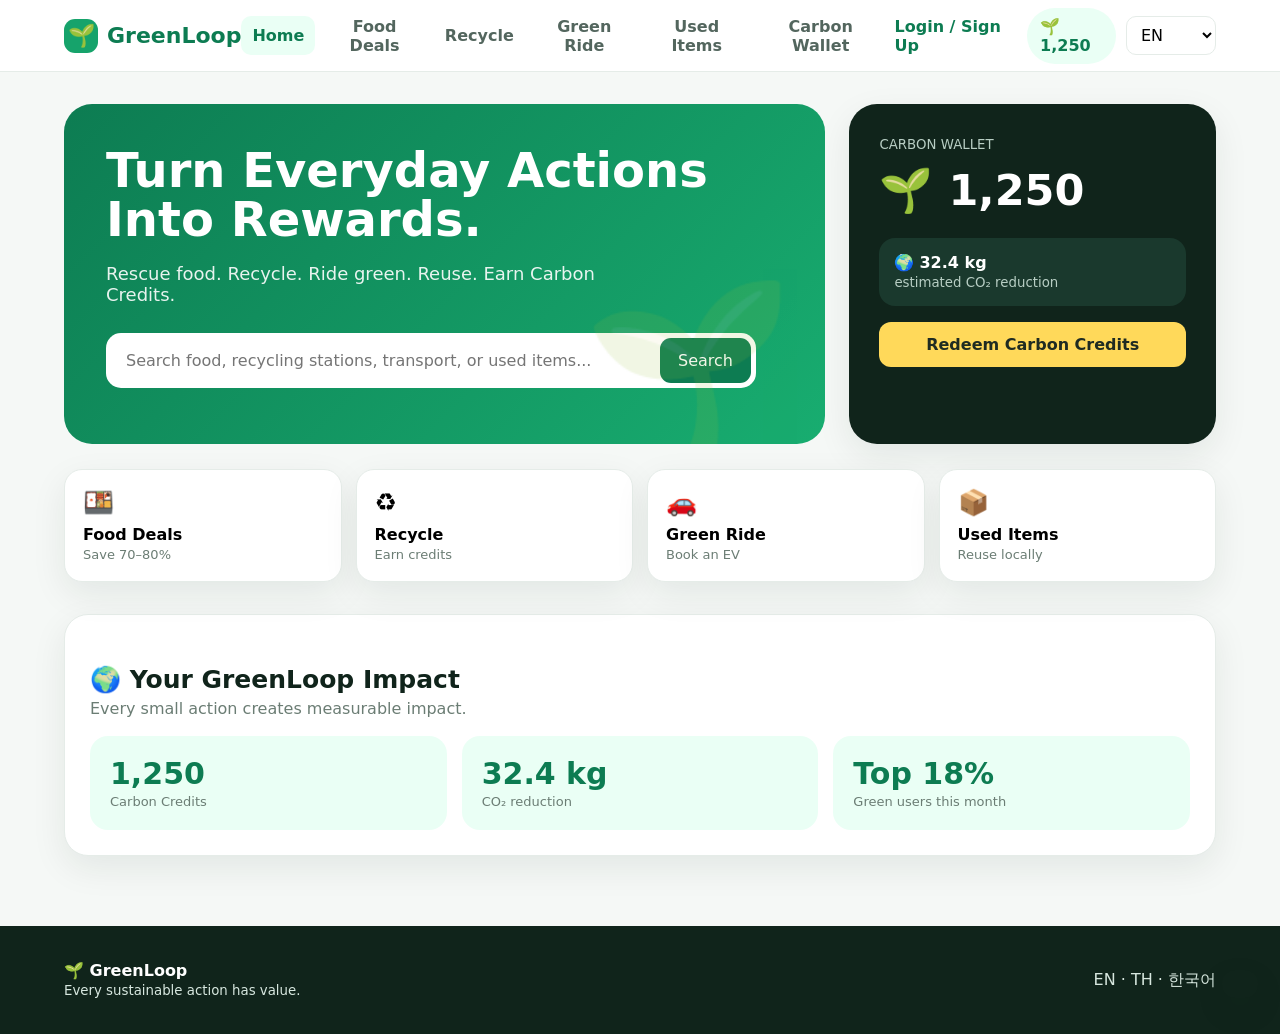
==== Index.html @ 543862d4 "Wire up Google login with real client ID and logged-in UI state Connects the login modal to the back" ====
<!DOCTYPE html>
<html lang="en">
<head>
    <meta charset="UTF-8">
    <meta name="viewport" content="width=device-width, initial-scale=1.0">
    <title>GreenLoop — Sustainable Local Marketplace</title>
    <link rel="stylesheet" href="style.css">
</head>

<body>

<!-- =========================================================
     NAV
========================================================= -->

<nav class="nav">

    <div class="logo">
        <span>🌱</span>
        GreenLoop
    </div>

    <div class="navlinks">

        <button class="active"
                data-page="home"
                onclick="showPage('home',this)">
            Home
        </button>

        <button data-page="food"
                onclick="showPage('food',this)">
            Food Deals
        </button>

        <button data-page="recycle"
                onclick="showPage('recycle',this)">
            Recycle
        </button>

        <button data-page="transport"
                onclick="showPage('transport',this)">
            Green Ride
        </button>

        <button data-page="used"
                onclick="showPage('used',this)">
            Used Items
        </button>

        <button data-page="wallet"
                onclick="showPage('wallet',this)">
            Carbon Wallet
        </button>

    </div>

    <div class="actions">
        <div
            href="#"
            id="googleLoginLink"
            data-i18n="login"
            onclick="triggerGoogleLogin(event)"
            style="cursor: pointer; font-weight: 850; color: var(--green2); text-decoration: none; padding: 0 10px;">
            Login / Sign Up
        </div>
        <div id="userInfo" style="display: none; align-items: center; gap: 10px; padding: 0 10px;">
            <span id="userName" style="font-weight: 850; color: var(--green2);"></span>
            <button onclick="logout()" style="cursor: pointer; border: none; background: none; font-weight: 850; color: var(--muted); padding: 0;">
                Logout
            </button>
        </div>
        <div class="credits">
            🌱 <span id="navCredits">1,250</span>
        </div>

        <select class="lang"
                id="language"
                onchange="setLanguage(this.value)">
            <option value="en">EN</option>
            <option value="th">TH</option>
            <option value="ko">한국어</option>
        </select>

    </div>

</nav>


<!-- =========================================================
     HOME
========================================================= -->

<main id="page-home" class="page active">

<div class="container">

<section class="hero">

    <div class="heroMain">

        <h1>
            Turn Everyday Actions Into Rewards.
        </h1>

        <p>
            Rescue food. Recycle. Ride green.
            Reuse. Earn Carbon Credits.
        </p>

        <div class="search">

            <input id="searchInput"
                   placeholder="Search food, recycling stations, transport, or used items...">

            <button onclick="search()">
                Search
            </button>

        </div>

    </div>


    <div class="wallet">

        <small>
            CARBON WALLET
        </small>

        <div class="big">
            🌱 <span id="balance">1,250</span>
        </div>

        <div class="impact">

            🌍 <b>32.4 kg</b>

            <br>

            <small>
                estimated CO₂ reduction
            </small>

        </div>

        <button class="redeem"
                onclick="showPage('wallet')">
            Redeem Carbon Credits
        </button>

    </div>

</section>


<section class="quick">

    <button onclick="showPage('food')">
        <span>🍱</span>
        <b>Food Deals</b>
        <small class="muted">
            Save 70–80%
        </small>
    </button>

    <button onclick="showPage('recycle')">
        <span>♻️</span>
        <b>Recycle</b>
        <small class="muted">
            Earn credits
        </small>
    </button>

    <button onclick="showPage('transport')">
        <span>🚗</span>
        <b>Green Ride</b>
        <small class="muted">
            Book an EV
        </small>
    </button>

    <button onclick="showPage('used')">
        <span>📦</span>
        <b>Used Items</b>
        <small class="muted">
            Reuse locally
        </small>
    </button>

</section>


<section class="featurePanel">

    <div class="sectionHead">

        <div>
            <h2>
                🌍 Your GreenLoop Impact
            </h2>

            <p>
                Every small action creates measurable impact.
            </p>
        </div>

    </div>


    <div class="featureStats">

        <div class="statBox">
            <strong>1,250</strong>
            <span>Carbon Credits</span>
        </div>

        <div class="statBox">
            <strong>32.4 kg</strong>
            <span>CO₂ reduction</span>
        </div>

        <div class="statBox">
            <strong>Top 18%</strong>
            <span>Green users this month</span>
        </div>

    </div>

</section>

</div>
</main>


<!-- =========================================================
     FOOD PAGE
========================================================= -->

<section id="page-food" class="page">

<div class="container">

<div class="pageHeader foodHeader">

    <div>

        <h1>
            🍱 GreenLoop Food
        </h1>

        <p>
            Rescue great food before it becomes waste.
            Save 70–80% and earn Carbon Credits.
        </p>

    </div>

    <button class="foodCartButton"
            onclick="openCart()">

        🛒 Cart
        <span id="cartCount">0</span>

    </button>

</div>


<div class="foodToolbar">

    <button class="foodCategory active">
        🔥 Near Me
    </button>

    <button class="foodCategory">
        🍕 Meals
    </button>

    <button class="foodCategory">
        ☕ Drinks
    </button>

    <button class="foodCategory">
        🥐 Bakery
    </button>

    <button class="foodCategory">
        🥗 Healthy
    </button>

    <button class="foodCategory">
        ♻️ Rescue Food
    </button>

</div>


<div class="foodBanner">

    <div>

        <span>
            🔥 TODAY'S GREEN DEAL
        </span>

        <h2>
            Up to 80% OFF
        </h2>

        <p>
            Save money and help prevent food waste.
        </p>

    </div>

    <div class="foodBannerIcon">
        🍱
    </div>

</div>


<div class="sectionHead">

    <div>

        <h2>
            Restaurants near you
        </h2>

        <p>
            Available for sustainable food rescue delivery
        </p>

    </div>

    <button class="viewall"
            onclick="toast('Showing all restaurants')">
        View all →
    </button>

</div>


<div class="restaurantGrid">


<!-- RESTAURANT 1 -->

<article class="restaurantCard">

    <div class="restaurantImage bakeryImage">

        🥐

        <span class="restaurantDiscount">
            75% OFF
        </span>

        <span class="restaurantOpen">
            OPEN
        </span>

    </div>

    <div class="restaurantBody">

        <div class="restaurantTop">

            <div>

                <h3>
                    Morning Bake
                </h3>

                <div class="restaurantMeta">
                    ⭐ 4.8 · Bakery · 0.8 km
                </div>

            </div>

            <div class="restaurantEco">
                🌱 +15
            </div>

        </div>

        <p class="restaurantDescription">
            End-of-day bakery boxes with fresh pastries.
        </p>

        <div class="restaurantDelivery">

            <span>
                🚴 15–25 min
            </span>

            <span>
                ฿10 delivery
            </span>

        </div>

        <button class="restaurantButton"
                onclick="openRestaurant('bakery')">
            View menu
        </button>

    </div>

</article>


<!-- RESTAURANT 2 -->

<article class="restaurantCard">

    <div class="restaurantImage sushiImage">

        🍣

        <span class="restaurantDiscount">
            70% OFF
        </span>

        <span class="restaurantOpen">
            OPEN
        </span>

    </div>

    <div class="restaurantBody">

        <div class="restaurantTop">

            <div>

                <h3>
                    Sakana House
                </h3>

                <div class="restaurantMeta">
                    ⭐ 4.7 · Japanese · 1.2 km
                </div>

            </div>

            <div class="restaurantEco">
                🌱 +20
            </div>

        </div>

        <p class="restaurantDescription">
            Fresh sushi sets available before closing.
        </p>

        <div class="restaurantDelivery">

            <span>
                🚴 20–30 min
            </span>

            <span>
                ฿15 delivery
            </span>

        </div>

        <button class="restaurantButton"
                onclick="openRestaurant('sushi')">
            View menu
        </button>

    </div>

</article>


<!-- RESTAURANT 3 -->

<article class="restaurantCard">

    <div class="restaurantImage pizzaImage">

        🍕

        <span class="restaurantDiscount">
            75% OFF
        </span>

        <span class="restaurantOpen">
            OPEN
        </span>

    </div>

    <div class="restaurantBody">

        <div class="restaurantTop">

            <div>

                <h3>
                    Green Slice
                </h3>

                <div class="restaurantMeta">
                    ⭐ 4.9 · Pizza · 1.8 km
                </div>

            </div>

            <div class="restaurantEco">
                🌱 +20
            </div>

        </div>

        <p class="restaurantDescription">
            End-of-day pizzas at heavily reduced prices.
        </p>

        <div class="restaurantDelivery">

            <span>
                🚴 18–28 min
            </span>

            <span>
                FREE delivery
            </span>

        </div>

        <button class="restaurantButton"
                onclick="openRestaurant('pizza')">
            View menu
        </button>

    </div>

</article>


<!-- RESTAURANT 4 -->

<article class="restaurantCard">

    <div class="restaurantImage saladImage">

        🥗

        <span class="restaurantDiscount">
            70% OFF
        </span>

        <span class="restaurantOpen">
            OPEN
        </span>

    </div>

    <div class="restaurantBody">

        <div class="restaurantTop">

            <div>

                <h3>
                    Fresh Corner
                </h3>

                <div class="restaurantMeta">
                    ⭐ 4.6 · Healthy · 2.1 km
                </div>

            </div>

            <div class="restaurantEco">
                🌱 +15
            </div>

        </div>

        <p class="restaurantDescription">
            Healthy salad boxes rescued before closing.
        </p>

        <div class="restaurantDelivery">

            <span>
                🚴 20–35 min
            </span>

            <span>
                ฿12 delivery
            </span>

        </div>

        <button class="restaurantButton"
                onclick="openRestaurant('salad')">
            View menu
        </button>

    </div>

</article>

</div>


<div class="greenFoodRewards">

    <div class="greenFoodIcon">
        🌱
    </div>

    <div>

        <strong>
            Every rescue order earns Carbon Credits
        </strong>

        <p>
            Reduce food waste and earn +10 to +25 credits.
        </p>

    </div>

</div>

</div>

</section>


<!-- =========================================================
     RECYCLE
========================================================= -->

<section id="page-recycle" class="page">

<div class="container">

<div class="pageHeader">

    <h1>
        ♻️ Recycling Stations
    </h1>

    <p>
        Recycle verified materials and earn Carbon Credits.
    </p>

</div>


<div class="recycleBanner">

    <div class="recycleInfo">

        <strong>
            +20
        </strong>

        <span>
            Average credits per recycling action
        </span>

    </div>

    <div class="earnBadge">

        <h3>
            🌱 Green Challenge
        </h3>

        <p>
            Recycle 3 times this week
            and earn an extra 100 credits.
        </p>

        <button class="primary"
                onclick="earn(100,'Weekly recycling challenge')">
            Complete Challenge +100
        </button>

    </div>

</div>


<div class="grid">

    <article class="card">

        <div class="pic">
            ♻️
        </div>

        <div class="cardbody">

            <h3>
                Green Hub Nimman
            </h3>

            <div class="muted">
                0.9 km · Open until 20:00
            </div>

            <div class="row">

                <b>
                    Plastic · Glass · Paper
                </b>

                <button class="secondary"
                        onclick="earn(20,'Recycling at Green Hub')">
                    +20
                </button>

            </div>

        </div>

    </article>


    <article class="card">

        <div class="pic">
            🔋
        </div>

        <div class="cardbody">

            <h3>
                Eco Drop Station
            </h3>

            <div class="muted">
                1.7 km · Open until 18:00
            </div>

            <div class="row">

                <b>
                    Battery · E-waste
                </b>

                <button class="secondary"
                        onclick="earn(30,'E-waste recycling')">
                    +30
                </button>

            </div>

        </div>

    </article>


    <article class="card">

        <div class="pic">
            🧴
        </div>

        <div class="cardbody">

            <h3>
                Zero Waste Point
            </h3>

            <div class="muted">
                2.4 km · Open until 21:00
            </div>

            <div class="row">

                <b>
                    Plastic · Metal
                </b>

                <button class="secondary"
                        onclick="earn(20,'Recycling at Zero Waste Point')">
                    +20
                </button>

            </div>

        </div>

    </article>


    <article class="card">

        <div class="pic">
            🌱
        </div>

        <div class="cardbody">

            <h3>
                Community Green Point
            </h3>

            <div class="muted">
                3.1 km · Open until 19:00
            </div>

            <div class="row">

                <b>
                    All recyclables
                </b>

                <button class="secondary"
                        onclick="earn(25,'Community recycling')">
                    +25
                </button>

            </div>

        </div>

    </article>

</div>

</div>

</section>


<!-- =========================================================
     GREEN RIDE
========================================================= -->

<section id="page-transport" class="page">

<div class="container">

<div class="pageHeader">

    <h1>
        🚗 Green Ride
    </h1>

    <p>
        Book an EV and track your driver live.
    </p>

</div>


<div class="rideApp">

<div class="rideMap" id="rideMap">

    <div class="mapRoad r1"></div>
    <div class="mapRoad r2"></div>

    <div class="userLocation">
        <div class="userPulse"></div>
        👤
    </div>

    <div class="evMarker" id="evMarker">

        🚗

        <span class="driverArrow">
            ▲
        </span>

    </div>

    <div class="mapDestination">
        📍
    </div>

    <div class="mapETA">

        <strong id="eta">
            5 min
        </strong>

        <span>
            Driver arriving
        </span>

    </div>

    <div class="mapControls">

        <button onclick="centerMap()">◎</button>
        <button onclick="zoomMap()">+</button>
        <button onclick="zoomOutMap()">−</button>

    </div>

</div>


<div class="ridePanel">

    <div class="driverStatus"
         id="driverStatus">

        <span class="statusDot"></span>

        Ready to find nearby EV

    </div>


    <h3>
        Where are you going?
    </h3>


    <div class="locationInput">

        <span>🟢</span>

        <input id="pickup"
               value="Your current location"
               placeholder="Pickup location">

    </div>


    <div class="locationLine"></div>


    <div class="locationInput">

        <span>🔴</span>

        <input id="destination"
               value="Chiang Mai University"
               placeholder="Enter destination">

    </div>


    <h3 class="rideTitle">
        Choose your EV
    </h3>


    <div class="vehicleOptions">

        <button class="vehicle active"
                onclick="selectVehicle(this,'EV Car',79,5)">

            <span class="vehicleIcon">
                🚗
            </span>

            <span>

                <b>
                    EV Car
                </b>

                <small>
                    4 seats · 5 min
                </small>

            </span>

            <strong>
                ฿79
            </strong>

        </button>


        <button class="vehicle"
                onclick="selectVehicle(this,'EV Taxi',59,3)">

            <span class="vehicleIcon">
                🚕
            </span>

            <span>

                <b>
                    EV Taxi
                </b>

                <small>
                    4 seats · 3 min
                </small>

            </span>

            <strong>
                ฿59
            </strong>

        </button>


        <button class="vehicle"
                onclick="selectVehicle(this,'EV Bike',39,2)">

            <span class="vehicleIcon">
                🛵
            </span>

            <span>

                <b>
                    EV Bike
                </b>

                <small>
                    1 seat · 2 min
                </small>

            </span>

            <strong>
                ฿39
            </strong>

        </button>

    </div>


    <div class="rideInfo">

        <div>

            <small>
                Estimated fare
            </small>

            <strong id="ridePrice">
                ฿79
            </strong>

        </div>

        <div>

            <small>
                CO₂ saved
            </small>

            <strong>
                ~1.8 kg
            </strong>

        </div>

    </div>


    <button class="callRide"
            id="callRideButton"
            onclick="callEV()">

        🚗 Call EV

    </button>


    <div class="driverCard">

        <div class="driverAvatar">
            👨🏻‍✈️
        </div>

        <div class="driverInfo">

            <b>
                Alex · EV Driver
            </b>

            <span>
                ⭐ 4.9 · Green Driver
            </span>

            <small>
                BYD Dolphin · EV-2048
            </small>

        </div>

        <div class="driverActions">

            <button onclick="toast('Calling driver...')">
                📞
            </button>

            <button onclick="toast('Opening driver chat...')">
                💬
            </button>

        </div>

    </div>

</div>

</div>

</div>

</section>


<!-- =========================================================
     USED MARKETPLACE
========================================================= -->

<section id="page-used" class="page">

<div class="container">

<div class="pageHeader">

    <h1>
        📦 Used Marketplace
    </h1>

    <p>
        Give products a second life in your community.
    </p>

</div>


<div class="marketToolbar">

    <input id="marketSearch"
           placeholder="Search used items...">

    <button class="primary"
            onclick="marketSearch()">
        Search
    </button>

</div>


<div class="grid">


<article class="card">

    <div class="pic">
        🎧
    </div>

    <div class="cardbody">

        <h3>
            Wireless Headphones
        </h3>

        <div class="muted">
            Good condition · 0.7 km
        </div>

        <div class="price">
            <strong>฿450</strong>
        </div>

        <div class="row">

            <small class="muted">
                Reuse impact +15
            </small>

            <button class="primary"
                    onclick="toast('Seller contact opened')">
                Contact
            </button>

        </div>

    </div>

</article>


<article class="card">

    <div class="pic">
        🪑
    </div>

    <div class="cardbody">

        <h3>
            Wooden Study Chair
        </h3>

        <div class="muted">
            Like new · 1.4 km
        </div>

        <div class="price">
            <strong>฿600</strong>
        </div>

        <div class="row">

            <small class="muted">
                Reuse impact +20
            </small>

            <button class="primary"
                    onclick="toast('Seller contact opened')">
                Contact
            </button>

        </div>

    </div>

</article>


<article class="card">

    <div class="pic">
        📚
    </div>

    <div class="cardbody">

        <h3>
            University Textbook Set
        </h3>

        <div class="muted">
            Used · 1.9 km
        </div>

        <div class="price">
            <strong>฿250</strong>
        </div>

        <div class="row">

            <small class="muted">
                Reuse impact +15
            </small>

            <button class="primary"
                    onclick="toast('Seller contact opened')">
                Contact
            </button>

        </div>

    </div>

</article>


<article class="card">

    <div class="pic">
        🎒
    </div>

    <div class="cardbody">

        <h3>
            Travel Backpack
        </h3>

        <div class="muted">
            Excellent · 2.2 km
        </div>

        <div class="price">
            <strong>฿390</strong>
        </div>

        <div class="row">

            <small class="muted">
                Reuse impact +15
            </small>

            <button class="primary"
                    onclick="toast('Seller contact opened')">
                Contact
            </button>

        </div>

    </div>

</article>

</div>

</div>

</section>


<!-- =========================================================
     WALLET
========================================================= -->

<section id="page-wallet" class="page">

<div class="container">

<div class="pageHeader">

    <h1>
        🌱 Carbon Wallet
    </h1>

    <p>
        Turn your sustainable actions into rewards.
    </p>

</div>


<div class="walletPage">


<div class="bigWallet">

    <small>
        AVAILABLE CARBON CREDITS
    </small>

    <div class="number">

        🌱 <span id="walletBalance">
            1,250
        </span>

    </div>

    <div>
        Green Score: <b>82 / 100</b>
    </div>

    <div class="walletProgress">
        <div></div>
    </div>

    <p>
        You're currently in the top 18%
        of green users this month.
    </p>

</div>


<div class="rewardPanel">

    <h2>
        🎁 Redeem Rewards
    </h2>

    <p class="muted">
        Use Carbon Credits for sustainable rewards.
    </p>


    <div class="reward">

        <span>
            ฿50 Food Discount
        </span>

        <b>
            500
        </b>

        <button class="primary"
                onclick="redeem(500,'฿50 food discount')">
            Redeem
        </button>

    </div>


    <div class="reward">

        <span>
            🚲 Free Green Ride
        </span>

        <b>
            800
        </b>

        <button class="primary"
                onclick="redeem(800,'Free green ride')">
            Redeem
        </button>

    </div>


    <div class="reward">

        <span>
            🍱 ฿100 Food Voucher
        </span>

        <b>
            1,000
        </b>

        <button class="primary"
                onclick="redeem(1000,'฿100 food voucher')">
            Redeem
        </button>

    </div>

</div>

</div>


<div class="sectionHead">

    <div>

        <h2>
            🌱 Sustainability Activity
        </h2>

        <p>
            Track your impact and rewards.
        </p>

    </div>

</div>


<div class="activity">

<div class="panel">

    <h3>
        Recent Carbon Credits
    </h3>

    <div id="activityList">

        <div class="activityItem">
            <span>♻️ Recycling plastic</span>
            <span class="plus">+20</span>
        </div>

        <div class="activityItem">
            <span>🚗 Green transportation</span>
            <span class="plus">+15</span>
        </div>

        <div class="activityItem">
            <span>🍱 Food rescue</span>
            <span class="plus">+35</span>
        </div>

        <div class="activityItem">
            <span>🎁 Food discount</span>
            <span style="color:#d45b5b">−50</span>
        </div>

    </div>

</div>


<div class="panel">

    <h3>
        🌍 Green Score
    </h3>

    <div style="
        font-size:48px;
        font-weight:900;
        color:var(--green);
        margin:15px 0;
    ">
        82
        <span style="
            font-size:18px;
            color:var(--muted);
        ">
            /100
        </span>
    </div>

    <div style="
        height:12px;
        background:#e8efeb;
        border-radius:20px;
        overflow:hidden;
    ">

        <div style="
            width:82%;
            height:100%;
            background:var(--green);
            border-radius:20px;
        "></div>

    </div>

    <p class="muted">
        You're in the top 18%
        of green users this month.
    </p>

    <button class="secondary"
            onclick="earn(100,'Weekly green challenge')">

        Complete weekly challenge +100

    </button>

</div>

</div>

</div>

</section>


<!-- =========================================================
     RESTAURANT MENU MODAL
========================================================= -->

<div class="foodModal" id="restaurantModal">

<div class="foodModalBox">

<div class="foodModalHeader">

    <div>

        <div class="foodModalRestaurantIcon"
             id="modalRestaurantIcon">
            🥐
        </div>

        <h2 id="modalRestaurantName">
            Morning Bake
        </h2>

        <p class="muted"
           id="modalRestaurantMeta">
            ⭐ 4.8 · Bakery · 0.8 km
        </p>

    </div>

    <button class="closeFoodModal"
            onclick="closeRestaurant()">
        ×
    </button>

</div>


<div class="menuList" id="menuList"></div>


<div class="restaurantNote">

    <span>🌱</span>

    <span>
        Rescue food prices are discounted
        to prevent food waste.
    </span>

</div>


<button class="checkoutButton"
        onclick="openCart()">

    View Cart ·
    <span id="modalCartTotal">
        ฿0
    </span>

</button>

</div>

</div>


<!-- =========================================================
     CART / CHECKOUT MODAL
========================================================= -->

<div class="foodModal" id="cartModal">

<div class="foodModalBox checkoutBox">

<div class="foodModalHeader">

    <div>

        <h2>
            🛒 Your Order
        </h2>

        <p class="muted">
            Review your items before checkout.
        </p>

    </div>

    <button class="closeFoodModal"
            onclick="closeCart()">
        ×
    </button>

</div>


<div id="cartItems"
     class="cartItems"></div>


<h3>
    Delivery option
</h3>


<div class="deliveryOptions">

<button class="deliveryOption active"
        onclick="selectDelivery(this,'standard',25)">

    <div>
        <b>🚴 Standard</b>
        <small>
            25–35 min
        </small>
    </div>

    <strong>฿25</strong>

</button>


<button class="deliveryOption"
        onclick="selectDelivery(this,'priority',45)">

    <div>
        <b>⚡ Priority</b>
        <small>
            15–25 min · Faster matching
        </small>
    </div>

    <strong>฿45</strong>

</button>


<button class="deliveryOption"
        onclick="selectDelivery(this,'saver',10)">

    <div>
        <b>🌱 Saver</b>
        <small>
            35–50 min · Lowest fee
        </small>
    </div>

    <strong>฿10</strong>

</button>

</div>


<h3>
    Delivery time
</h3>


<div class="timeOptions">

<button class="timeOption active"
        onclick="selectTime(this,'instant')">

    🚀

    <span>
        <b>Now</b>
        <small>
            As soon as possible
        </small>
    </span>

</button>


<button class="timeOption"
        onclick="selectTime(this,'schedule')">

    🕒

    <span>
        <b>Schedule</b>
        <small>
            Choose delivery time
        </small>
    </span>

</button>


<button class="timeOption"
        onclick="selectTime(this,'pickup')">

    🏪

    <span>
        <b>Self Pickup</b>
        <small>
            Skip delivery fee
        </small>
    </span>

</button>

</div>


<div id="scheduleArea"
     class="scheduleArea">

    <label>
        Choose delivery time
    </label>

    <select id="scheduleTime">

        <option>
            Today · 18:30
        </option>

        <option>
            Today · 19:00
        </option>

        <option>
            Today · 19:30
        </option>

        <option>
            Today · 20:00
        </option>

    </select>

</div>


<h3>
    📍 Delivery address
</h3>


<div class="addressBox">

    <div>🏠</div>

    <div>

        <b>
            My Current Location
        </b>

        <small>
            Chiang Mai University
            · Suthep, Chiang Mai
        </small>

    </div>

    <button onclick="toast('Address selector opened')">
        Change
    </button>

</div>


<h3>
    💳 Payment
</h3>


<div class="paymentOptions">

<button class="paymentOption active"
        onclick="selectPayment(this,'GreenPay')">

    <span>💚</span>

    <span>

        <b>
            GreenPay Wallet
        </b>

        <small>
            Balance ฿820
        </small>

    </span>

    <span>✓</span>

</button>


<button class="paymentOption"
        onclick="selectPayment(this,'Card')">

    <span>💳</span>

    <span>

        <b>
            Visa •••• 4242
        </b>

        <small>
            Debit / Credit Card
        </small>

    </span>

    <span></span>

</button>


<button class="paymentOption"
        onclick="selectPayment(this,'Cash')">

    <span>💵</span>

    <span>

        <b>
            Cash
        </b>

        <small>
            Pay driver on delivery
        </small>

    </span>

    <span></span>

</button>

</div>


<h3>
    🏷️ Promo
</h3>


<div class="promoBox">

    <input id="promoInput"
           placeholder="Enter promo code">

    <button onclick="applyPromo()">
        Apply
    </button>

</div>


<div id="promoMessage"
     class="promoMessage">
</div>


<div class="groupOrderBox">

    <div>

        <b>
            👥 Group Order
        </b>

        <p>
            Invite friends to add their own food.
        </p>

    </div>

    <button onclick="startGroupOrder()">
        Start
    </button>

</div>


<h3>
    📝 Note for restaurant
</h3>


<textarea
    id="orderNote"
    class="orderNote"
    placeholder="Example: No onions, less spicy..."></textarea>


<div class="priceSummary">

    <div>
        <span>Food</span>
        <strong id="checkoutSubtotal">
            ฿0
        </strong>
    </div>

    <div>
        <span>Delivery</span>
        <strong id="checkoutDelivery">
            ฿25
        </strong>
    </div>

    <div>
        <span>Discount</span>
        <strong class="discountText"
                id="checkoutDiscount">
            -฿0
        </strong>
    </div>

    <div class="totalRow">
        <b>Total</b>
        <strong id="checkoutTotal">
            ฿0
        </strong>
    </div>

</div>


<button class="placeOrderButton"
        onclick="placeFoodOrder()">

    Place Order ·
    <span id="placeOrderTotal">
        ฿0
    </span>

</button>

</div>

</div>


<!-- =========================================================
     ORDER TRACKING MODAL
========================================================= -->

<div class="foodModal"
     id="orderModal">

<div class="foodModalBox orderTrackingBox">

<button class="closeFoodModal"
        onclick="closeOrderTracking()">
    ×
</button>


<div class="orderSuccess">

    <div>✓</div>

    <h2>
        Order confirmed!
    </h2>

    <p>
        Your GreenLoop order is being prepared.
    </p>

</div>


<div class="orderMap">

    <div class="orderRoute"></div>

    <div class="restaurantPin">
        🏪
    </div>

    <div class="deliveryBike"
         id="deliveryBike">
        🛵
    </div>

    <div class="customerPin">
        📍
    </div>

</div>


<div class="trackingStatus">

<div class="trackingStep active"
     id="tracking1">

    <span>✓</span>

    <div>

        <b>
            Order confirmed
        </b>

        <small>
            Restaurant received your order
        </small>

    </div>

</div>


<div class="trackingStep"
     id="tracking2">

    <span>2</span>

    <div>

        <b>
            Preparing
        </b>

        <small>
            Restaurant is preparing your food
        </small>

    </div>

</div>


<div class="trackingStep"
     id="tracking3">

    <span>3</span>

    <div>

        <b>
            Driver picked up
        </b>

        <small>
            Your food is on the way
        </small>

    </div>

</div>


<div class="trackingStep"
     id="tracking4">

    <span>4</span>

    <div>

        <b>
            Arriving
        </b>

        <small>
            Your order is almost there
        </small>

    </div>

</div>

</div>


<div class="driverTrackingCard">

    <div class="driverTrackingAvatar">
        👨🏻‍✈️
    </div>

    <div>

        <b>
            Alex
        </b>

        <small>
            ⭐ 4.9 · Green Delivery Partner
        </small>

    </div>

    <button onclick="toast('Calling delivery partner...')">
        📞
    </button>

</div>


<button class="secondary"
        style="width:100%;margin-top:15px;"
        onclick="toast('Opening order help center')">

    Need help?

</button>

</div>

</div>


<!-- =========================================================
     TOAST
========================================================= -->

<div class="toast" id="toast"></div>


<!-- =========================================================
     FOOTER
========================================================= -->

<footer class="footer">

<div>

    <b>
        🌱 GreenLoop
    </b>

    <br>

    <small>
        Every sustainable action has value.
    </small>

</div>

<div>
    EN · TH · 한국어
</div>

</footer>

<div class="foodModal" id="loginModal">
    <div class="foodModalBox checkoutBox" style="max-width: 400px; text-align: center;">
        
        <div class="foodModalHeader" style="justify-content: center; position: relative; margin-bottom: 25px;">
            <h2 data-i18n="login" style="margin: 0; font-size: 22px;">Login / Sign Up</h2>
            <button class="closeFoodModal" onclick="closeLoginModal()" style="position: absolute; right: 0; top: -5px;">✕</button>
        </div>

        <p style="color: var(--muted); margin-bottom: 30px; font-size: 14px;">
            서비스를 이용하시려면 로그인이 필요합니다.
        </p>
        
        <div id="googleButtonContainer" style="display: flex; justify-content: center;"></div>
        
    </div>
</div>

<!-- for Google OAuth2 login -->
<script src="https://accounts.google.com/gsi/client" async defer></script>
<script src="script.js"></script>

</body>
</html>
---- style.css ----
:root{
    --green:#16a36b;
    --green2:#0d7c52;
    --mint:#eafff5;
    --ink:#10241b;
    --muted:#6b7d74;
    --bg:#f5f8f6;
    --card:#fff;
    --line:#e5ece8;
    --yellow:#ffd95a;
    --red:#ff6b6b;
    --blue:#407de8;
    --shadow:0 12px 35px rgba(16,36,27,.08);
}

*{box-sizing:border-box}

html{
    scroll-behavior:smooth;
}

body{
    margin:0;
    font-family:Inter,ui-sans-serif,system-ui,-apple-system,"Segoe UI",sans-serif;
    color:var(--ink);
    background:var(--bg);
}

button,input,select,textarea{
    font:inherit;
}

button{
    cursor:pointer;
    border:0;
}

button:disabled{
    cursor:not-allowed;
    opacity:.65;
}

/* =========================================================
   NAV
========================================================= */

.nav{
    height:72px;
    background:#fff;
    border-bottom:1px solid var(--line);
    display:flex;
    align-items:center;
    justify-content:space-between;
    padding:0 5%;
    position:sticky;
    top:0;
    z-index:100;
}

.logo{
    font-size:22px;
    font-weight:900;
    color:var(--green2);
    display:flex;
    align-items:center;
    gap:9px;
    white-space:nowrap;
}

.logo span{
    background:var(--green);
    color:#fff;
    width:34px;
    height:34px;
    border-radius:11px;
    display:grid;
    place-items:center;
}

.navlinks{
    display:flex;
    gap:7px;
    align-items:center;
}

.navlinks button{
    background:none;
    color:#53665e;
    font-weight:700;
    padding:10px 11px;
    border-radius:10px;
}

.navlinks button:hover,
.navlinks button.active{
    color:var(--green2);
    background:var(--mint);
}

.actions{
    display:flex;
    align-items:center;
    gap:10px;
}

.credits{
    background:var(--mint);
    color:var(--green2);
    padding:9px 13px;
    border-radius:999px;
    font-weight:850;
}

.lang{
    border:1px solid var(--line);
    background:#fff;
    border-radius:10px;
    padding:8px 10px;
}

/* =========================================================
   PAGE
========================================================= */

.page{
    display:none;
    min-height:calc(100vh - 72px);
    animation:fadeIn .25s ease;
}

.page.active{
    display:block;
}

@keyframes fadeIn{
    from{
        opacity:0;
        transform:translateY(8px);
    }
    to{
        opacity:1;
        transform:translateY(0);
    }
}

.container{
    max-width:1280px;
    margin:auto;
    padding:32px 5% 70px;
}

/* =========================================================
   COMMON
========================================================= */

.sectionHead{
    display:flex;
    justify-content:space-between;
    align-items:end;
    margin:25px 0 18px;
}

.sectionHead h2{
    margin:0;
    font-size:25px;
}

.sectionHead p{
    margin:5px 0 0;
    color:var(--muted);
}

.viewall{
    background:none;
    color:var(--green2);
    font-weight:850;
}

.grid{
    display:grid;
    grid-template-columns:repeat(4,1fr);
    gap:16px;
}

.card{
    background:#fff;
    border:1px solid var(--line);
    border-radius:20px;
    overflow:hidden;
    box-shadow:var(--shadow);
    transition:.2s;
}

.card:hover{
    transform:translateY(-3px);
}

.pic{
    height:160px;
    display:grid;
    place-items:center;
    font-size:65px;
    background:linear-gradient(135deg,#dff8eb,#f7fff9);
    position:relative;
}

.tag{
    position:absolute;
    left:12px;
    top:12px;
    background:#fff;
    padding:6px 9px;
    border-radius:999px;
    font-size:12px;
    font-weight:850;
    color:var(--green2);
}

.cardbody{
    padding:16px;
}

.cardbody h3{
    margin:0 0 7px;
    font-size:17px;
}

.muted{
    color:var(--muted);
    font-size:13px;
}

.price{
    margin-top:12px;
    display:flex;
    align-items:center;
    gap:8px;
}

.price strong{
    font-size:20px;
}

.old{
    text-decoration:line-through;
    color:#9ba9a3;
}

.discount{
    color:#e04d4d;
    font-size:12px;
    font-weight:800;
    background:#fff0f0;
    padding:5px 7px;
    border-radius:7px;
}

.row{
    display:flex;
    justify-content:space-between;
    align-items:center;
    gap:10px;
    margin-top:13px;
}

.primary{
    background:var(--green);
    color:#fff;
    padding:10px 13px;
    border-radius:10px;
    font-weight:800;
}

.primary:hover{
    background:var(--green2);
}

.secondary{
    background:var(--mint);
    color:var(--green2);
    padding:10px 13px;
    border-radius:10px;
    font-weight:800;
}

/* =========================================================
   PAGE HEADER
========================================================= */

.pageHeader{
    background:linear-gradient(135deg,#0d7c52,#18ad70);
    color:#fff;
    border-radius:25px;
    padding:30px;
    margin-bottom:25px;
}

.pageHeader h1{
    margin:0;
    font-size:36px;
}

.pageHeader p{
    margin:8px 0 0;
    opacity:.92;
}

/* =========================================================
   HOME
========================================================= */

.hero{
    display:grid;
    grid-template-columns:1.35fr .65fr;
    gap:24px;
    margin-bottom:25px;
}

.heroMain{
    background:linear-gradient(135deg,#0d7c52,#18ad70);
    border-radius:28px;
    padding:42px;
    color:#fff;
    min-height:340px;
    position:relative;
    overflow:hidden;
}

.heroMain::after{
    content:"🌱";
    position:absolute;
    right:30px;
    bottom:-25px;
    font-size:170px;
    opacity:.13;
}

.heroMain h1{
    font-size:48px;
    line-height:1.03;
    margin:0 0 15px;
    max-width:650px;
}

.heroMain p{
    font-size:18px;
    opacity:.9;
    max-width:560px;
}

.search{
    margin-top:28px;
    background:#fff;
    border-radius:15px;
    padding:5px;
    display:flex;
    max-width:650px;
}

.search input{
    border:0;
    outline:0;
    flex:1;
    padding:13px 15px;
    color:var(--ink);
    background:transparent;
}

.search button{
    background:var(--green2);
    color:#fff;
    padding:12px 18px;
    border-radius:11px;
}

.wallet{
    background:#10241b;
    border-radius:28px;
    padding:30px;
    color:#fff;
    box-shadow:var(--shadow);
}

.wallet small{
    color:#b8cec4;
}

.wallet .big{
    font-size:43px;
    font-weight:900;
    margin:12px 0;
}

.wallet .impact{
    background:#1a392d;
    padding:15px;
    border-radius:16px;
    margin-top:22px;
}

.redeem{
    margin-top:16px;
    width:100%;
    background:var(--yellow);
    color:#1f2b22;
    padding:13px;
    border-radius:12px;
    font-weight:850;
}

.quick{
    display:grid;
    grid-template-columns:repeat(4,1fr);
    gap:14px;
    margin-bottom:32px;
}

.quick button{
    background:#fff;
    border:1px solid var(--line);
    padding:18px;
    border-radius:18px;
    text-align:left;
    box-shadow:var(--shadow);
    transition:.2s;
}

.quick button:hover{
    transform:translateY(-3px);
}

.quick span{
    font-size:25px;
}

.quick b{
    display:block;
    margin-top:8px;
}

.featurePanel{
    background:#fff;
    border:1px solid var(--line);
    border-radius:24px;
    padding:25px;
    box-shadow:var(--shadow);
}

.featureStats{
    display:grid;
    grid-template-columns:repeat(3,1fr);
    gap:15px;
}

.statBox{
    background:var(--mint);
    border-radius:18px;
    padding:20px;
}

.statBox strong{
    display:block;
    font-size:30px;
    color:var(--green2);
}

.statBox span{
    color:var(--muted);
    font-size:13px;
}

/* =========================================================
   FOOD PAGE
========================================================= */

.foodHeader{
    display:flex;
    justify-content:space-between;
    align-items:center;
}

.foodCartButton{
    background:#10241b;
    color:#fff;
    padding:12px 17px;
    border-radius:13px;
    font-weight:850;
}

.foodCartButton span{
    background:var(--green);
    padding:3px 7px;
    border-radius:999px;
    margin-left:5px;
}

.foodToolbar{
    display:flex;
    gap:10px;
    overflow-x:auto;
    margin-bottom:20px;
    padding-bottom:3px;
}

.foodCategory{
    background:#fff;
    border:1px solid var(--line);
    color:#52655d;
    padding:10px 16px;
    border-radius:999px;
    white-space:nowrap;
    font-weight:750;
}

.foodCategory:hover,
.foodCategory.active{
    background:var(--green);
    color:#fff;
    border-color:var(--green);
}

.foodBanner{
    background:linear-gradient(135deg,#0d7c52,#18ad70);
    color:#fff;
    border-radius:23px;
    padding:25px 30px;
    display:flex;
    justify-content:space-between;
    align-items:center;
    margin-bottom:30px;
    overflow:hidden;
}

.foodBanner span{
    background:rgba(255,255,255,.15);
    padding:6px 9px;
    border-radius:999px;
    font-size:11px;
    font-weight:900;
}

.foodBanner h2{
    font-size:38px;
    margin:12px 0 4px;
}

.foodBanner p{
    margin:0;
    opacity:.9;
}

.foodBannerIcon{
    font-size:105px;
    opacity:.3;
}

.restaurantGrid{
    display:grid;
    grid-template-columns:repeat(2,1fr);
    gap:18px;
}

.restaurantCard{
    background:#fff;
    border:1px solid var(--line);
    border-radius:22px;
    overflow:hidden;
    box-shadow:var(--shadow);
    transition:.2s;
}

.restaurantCard:hover{
    transform:translateY(-3px);
}

.restaurantImage{
    height:210px;
    display:grid;
    place-items:center;
    font-size:85px;
    position:relative;
}

.bakeryImage{
    background:linear-gradient(135deg,#fff0dc,#fffaf3);
}

.sushiImage{
    background:linear-gradient(135deg,#ffe5e5,#fff8f8);
}

.pizzaImage{
    background:linear-gradient(135deg,#ffeacb,#fff8ed);
}

.saladImage{
    background:linear-gradient(135deg,#ddf8df,#f7fff7);
}

.restaurantDiscount{
    position:absolute;
    left:14px;
    top:14px;
    background:#fff;
    color:#dd4040;
    padding:7px 10px;
    border-radius:999px;
    font-size:12px;
    font-weight:900;
    box-shadow:0 3px 12px rgba(0,0,0,.08);
}

.restaurantOpen{
    position:absolute;
    right:14px;
    top:14px;
    background:#16a36b;
    color:#fff;
    padding:7px 10px;
    border-radius:999px;
    font-size:11px;
    font-weight:900;
}

.restaurantBody{
    padding:17px;
}

.restaurantTop{
    display:flex;
    justify-content:space-between;
    gap:10px;
}

.restaurantTop h3{
    margin:0 0 5px;
}

.restaurantMeta{
    color:var(--muted);
    font-size:13px;
}

.restaurantEco{
    background:var(--mint);
    color:var(--green2);
    padding:6px 9px;
    height:max-content;
    border-radius:999px;
    font-size:12px;
    font-weight:900;
}

.restaurantDescription{
    color:var(--muted);
    font-size:13px;
    line-height:1.5;
}

.restaurantDelivery{
    display:flex;
    justify-content:space-between;
    color:#52655d;
    font-size:12px;
    margin:12px 0;
}

.restaurantButton{
    width:100%;
    background:var(--green);
    color:#fff;
    padding:12px;
    border-radius:11px;
    font-weight:850;
}

.restaurantButton:hover{
    background:var(--green2);
}

.greenFoodRewards{
    margin-top:28px;
    background:var(--mint);
    padding:18px 20px;
    border-radius:18px;
    display:flex;
    align-items:center;
    gap:14px;
}

.greenFoodIcon{
    font-size:35px;
}

.greenFoodRewards p{
    margin:4px 0 0;
    color:var(--muted);
    font-size:13px;
}

/* =========================================================
   FOOD MODALS
========================================================= */

.foodModal{
    display:none;
    position:fixed;
    inset:0;
    background:rgba(10,25,18,.58);
    z-index:500;
    padding:20px;
    overflow-y:auto;
    align-items:center;
    justify-content:center;
}

.foodModal.show{
    display:flex;
}

.foodModalBox{
    width:min(720px,100%);
    max-height:92vh;
    overflow-y:auto;
    background:#fff;
    border-radius:25px;
    padding:25px;
    box-shadow:0 30px 80px rgba(0,0,0,.2);
}

.checkoutBox{
    width:min(600px,100%);
}

.foodModalHeader{
    display:flex;
    justify-content:space-between;
    gap:15px;
    align-items:flex-start;
}

.foodModalHeader h2{
    margin:6px 0 4px;
}

.foodModalRestaurantIcon{
    width:54px;
    height:54px;
    border-radius:15px;
    background:var(--mint);
    display:grid;
    place-items:center;
    font-size:28px;
}

.closeFoodModal{
    width:36px;
    height:36px;
    border-radius:50%;
    background:#edf3f0;
    font-size:20px;
}

.menuList{
    margin-top:20px;
}

.menuItem{
    display:grid;
    grid-template-columns:80px 1fr auto;
    gap:13px;
    align-items:center;
    padding:13px 0;
    border-bottom:1px solid var(--line);
}

.menuItemImage{
    width:80px;
    height:80px;
    border-radius:15px;
    display:grid;
    place-items:center;
    font-size:38px;
    background:var(--mint);
}

.menuItemInfo h4{
    margin:0 0 4px;
}

.menuItemInfo p{
    margin:0 0 6px;
    color:var(--muted);
    font-size:12px;
}

.menuPrice{
    font-weight:900;
    color:var(--green2);
}

.addMenu{
    background:var(--green);
    color:#fff;
    width:38px;
    height:38px;
    border-radius:50%;
    font-size:20px;
    font-weight:900;
}

.restaurantNote{
    margin-top:15px;
    padding:12px;
    background:var(--mint);
    color:var(--green2);
    border-radius:12px;
    display:flex;
    gap:8px;
    font-size:12px;
}

.checkoutButton{
    margin-top:15px;
    width:100%;
    background:var(--green);
    color:#fff;
    padding:14px;
    border-radius:13px;
    font-weight:900;
}

.cartItems{
    margin:15px 0;
}

.emptyCart{
    text-align:center;
    padding:35px;
    color:var(--muted);
}

.cartItem{
    display:flex;
    align-items:center;
    gap:12px;
    padding:12px 0;
    border-bottom:1px solid var(--line);
}

.cartItemEmoji{
    width:45px;
    height:45px;
    background:var(--mint);
    border-radius:12px;
    display:grid;
    place-items:center;
    font-size:22px;
}

.cartItemInfo{
    flex:1;
}

.cartItemInfo small{
    display:block;
    color:var(--muted);
    margin-top:3px;
}

.qtyControls{
    display:flex;
    align-items:center;
    gap:7px;
}

.qtyControls button{
    width:28px;
    height:28px;
    border-radius:8px;
    background:#edf3f0;
}

.deliveryOptions{
    display:flex;
    flex-direction:column;
    gap:8px;
}

.deliveryOption{
    background:#fff;
    border:1px solid var(--line);
    border-radius:14px;
    padding:13px;
    display:flex;
    justify-content:space-between;
    align-items:center;
    text-align:left;
}

.deliveryOption.active{
    border:2px solid var(--green);
    background:var(--mint);
}

.deliveryOption small{
    display:block;
    color:var(--muted);
    margin-top:4px;
}

.timeOptions{
    display:grid;
    grid-template-columns:repeat(3,1fr);
    gap:8px;
}

.timeOption{
    background:#fff;
    border:1px solid var(--line);
    border-radius:13px;
    padding:12px;
    display:flex;
    gap:8px;
    align-items:center;
    text-align:left;
}

.timeOption.active{
    border:2px solid var(--green);
    background:var(--mint);
}

.timeOption small{
    display:block;
    color:var(--muted);
    font-size:11px;
    margin-top:2px;
}

.scheduleArea{
    display:none;
    margin-top:10px;
}

.scheduleArea.show{
    display:block;
}

.scheduleArea label{
    display:block;
    font-size:12px;
    color:var(--muted);
    margin-bottom:5px;
}

.scheduleArea select{
    width:100%;
    border:1px solid var(--line);
    border-radius:10px;
    padding:10px;
}

.addressBox{
    display:grid;
    grid-template-columns:35px 1fr auto;
    gap:10px;
    align-items:center;
    padding:13px;
    border:1px solid var(--line);
    border-radius:14px;
}

.addressBox small{
    display:block;
    color:var(--muted);
    font-size:12px;
    margin-top:3px;
}

.addressBox button{
    background:none;
    color:var(--green2);
    font-weight:800;
}

.paymentOptions{
    display:flex;
    flex-direction:column;
    gap:8px;
}

.paymentOption{
    display:grid;
    grid-template-columns:35px 1fr 25px;
    align-items:center;
    gap:10px;
    background:#fff;
    border:1px solid var(--line);
    border-radius:14px;
    padding:12px;
    text-align:left;
}

.paymentOption.active{
    border:2px solid var(--green);
    background:var(--mint);
}

.paymentOption small{
    display:block;
    color:var(--muted);
    font-size:12px;
    margin-top:3px;
}

.promoBox{
    display:flex;
    gap:8px;
}

.promoBox input{
    flex:1;
    border:1px solid var(--line);
    border-radius:11px;
    padding:11px;
    outline:none;
}

.promoBox button{
    background:var(--green2);
    color:#fff;
    border-radius:11px;
    padding:0 15px;
    font-weight:850;
}

.promoMessage{
    color:var(--green2);
    font-size:12px;
    margin-top:7px;
}

.groupOrderBox{
    margin-top:18px;
    padding:15px;
    background:#f5f8f6;
    border-radius:15px;
    display:flex;
    justify-content:space-between;
    align-items:center;
}

.groupOrderBox p{
    margin:4px 0 0;
    color:var(--muted);
    font-size:12px;
}

.groupOrderBox button{
    background:var(--green);
    color:#fff;
    padding:9px 13px;
    border-radius:9px;
    font-weight:800;
}

.orderNote{
    width:100%;
    min-height:80px;
    resize:none;
    border:1px solid var(--line);
    border-radius:12px;
    padding:12px;
    outline:none;
}

.priceSummary{
    margin-top:20px;
    border-top:1px solid var(--line);
    padding-top:15px;
}

.priceSummary > div{
    display:flex;
    justify-content:space-between;
    padding:7px 0;
    color:#52655d;
}

.priceSummary .totalRow{
    margin-top:7px;
    padding-top:14px;
    border-top:1px solid var(--line);
    color:var(--ink);
    font-size:20px;
}

.discountText{
    color:#e04d4d !important;
}

.placeOrderButton{
    width:100%;
    background:var(--green);
    color:#fff;
    padding:15px;
    margin-top:14px;
    border-radius:14px;
    font-size:16px;
    font-weight:900;
}

/* =========================================================
   FOOD ORDER TRACKING
========================================================= */

.orderTrackingBox{
    width:min(600px,100%);
}

.orderSuccess{
    text-align:center;
}

.orderSuccess > div{
    width:62px;
    height:62px;
    margin:auto;
    border-radius:50%;
    background:var(--green);
    color:#fff;
    display:grid;
    place-items:center;
    font-size:30px;
    font-weight:900;
}

.orderSuccess h2{
    margin:12px 0 5px;
}

.orderSuccess p{
    color:var(--muted);
}

.orderMap{
    height:230px;
    background:
        linear-gradient(
            35deg,
            transparent 45%,
            #fff 46%,
            #fff 52%,
            transparent 53%
        ),
        #dcefe4;
    border-radius:18px;
    position:relative;
    overflow:hidden;
    margin:20px 0;
}

.restaurantPin,
.customerPin,
.deliveryBike{
    position:absolute;
    width:45px;
    height:45px;
    border-radius:50%;
    display:grid;
    place-items:center;
    background:#fff;
    box-shadow:0 5px 15px rgba(0,0,0,.15);
    z-index:4;
}

.restaurantPin{
    left:12%;
    top:25%;
}

.deliveryBike{
    left:45%;
    top:50%;
    transition:1s linear;
}

.customerPin{
    right:12%;
    bottom:18%;
}

.orderRoute{
    position:absolute;
    left:15%;
    top:48%;
    width:70%;
    height:5px;
    background:
        repeating-linear-gradient(
            90deg,
            var(--green) 0 10px,
            transparent 10px 17px
        );
    transform:rotate(20deg);
}

.trackingStatus{
    display:flex;
    flex-direction:column;
}

.trackingStep{
    display:grid;
    grid-template-columns:38px 1fr;
    gap:10px;
    position:relative;
    padding-bottom:20px;
}

.trackingStep:not(:last-child)::after{
    content:"";
    position:absolute;
    left:17px;
    top:30px;
    width:2px;
    height:45px;
    background:#dce7e2;
}

.trackingStep span{
    width:34px;
    height:34px;
    border-radius:50%;
    background:#e8efeb;
    color:#728279;
    display:grid;
    place-items:center;
    font-weight:900;
}

.trackingStep.active span{
    background:var(--green);
    color:#fff;
}

.trackingStep small{
    display:block;
    color:var(--muted);
    margin-top:4px;
    font-size:12px;
}

.driverTrackingCard{
    background:#f5f8f6;
    border-radius:15px;
    padding:13px;
    display:flex;
    align-items:center;
    gap:10px;
}

.driverTrackingAvatar{
    width:45px;
    height:45px;
    border-radius:50%;
    background:var(--mint);
    display:grid;
    place-items:center;
    font-size:22px;
}

.driverTrackingCard > div:nth-child(2){
    flex:1;
}

.driverTrackingCard small{
    display:block;
    color:var(--muted);
    font-size:12px;
    margin-top:3px;
}

.driverTrackingCard button{
    width:36px;
    height:36px;
    border-radius:50%;
    background:#fff;
}

/* =========================================================
   GREEN RIDE
========================================================= */

.rideApp{
    display:grid;
    grid-template-columns:1.5fr .7fr;
    gap:18px;
    background:#fff;
    padding:14px;
    border-radius:28px;
    border:1px solid var(--line);
    box-shadow:var(--shadow);
}

.rideMap{
    height:650px;
    position:relative;
    overflow:hidden;
    border-radius:22px;
    background:
        linear-gradient(
            35deg,
            transparent 45%,
            #fff 46%,
            #fff 52%,
            transparent 53%
        ),
        linear-gradient(
            -20deg,
            transparent 43%,
            #fff 44%,
            #fff 51%,
            transparent 52%
        ),
        #dcefe4;
}

.rideMap::before{
    content:"";
    position:absolute;
    inset:0;
    background:
        repeating-linear-gradient(
            90deg,
            transparent 0,
            transparent 100px,
            rgba(255,255,255,.35) 101px,
            rgba(255,255,255,.35) 103px
        );
}

.mapRoad{
    position:absolute;
    background:rgba(255,255,255,.85);
    border-radius:999px;
}

.mapRoad.r1{
    width:120%;
    height:28px;
    left:-10%;
    top:42%;
    transform:rotate(-20deg);
}

.mapRoad.r2{
    width:120%;
    height:24px;
    left:-10%;
    top:65%;
    transform:rotate(28deg);
}

.userLocation{
    position:absolute;
    left:30%;
    top:65%;
    width:44px;
    height:44px;
    background:#1976ff;
    border:4px solid #fff;
    border-radius:50%;
    display:grid;
    place-items:center;
    z-index:5;
    box-shadow:0 5px 20px rgba(0,0,0,.2);
}

.userPulse{
    position:absolute;
    width:70px;
    height:70px;
    background:rgba(25,118,255,.15);
    border-radius:50%;
    animation:pulse 2s infinite;
}

@keyframes pulse{
    0%{
        transform:scale(.7);
        opacity:.8;
    }
    100%{
        transform:scale(1.4);
        opacity:0;
    }
}

.evMarker{
    position:absolute;
    left:63%;
    top:20%;
    width:54px;
    height:54px;
    background:#10241b;
    border:4px solid #fff;
    border-radius:50%;
    display:grid;
    place-items:center;
    font-size:24px;
    z-index:10;
    box-shadow:0 7px 20px rgba(0,0,0,.25);
    transition:left 1s linear,top 1s linear;
}

.driverArrow{
    position:absolute;
    top:-18px;
    color:var(--green);
    font-size:13px;
}

.mapDestination{
    position:absolute;
    left:75%;
    top:72%;
    width:42px;
    height:42px;
    background:#ff5757;
    color:#fff;
    border:4px solid #fff;
    border-radius:50%;
    display:grid;
    place-items:center;
    z-index:5;
}

.mapETA{
    position:absolute;
    top:20px;
    left:20px;
    background:#fff;
    padding:12px 16px;
    border-radius:14px;
    box-shadow:var(--shadow);
    display:flex;
    flex-direction:column;
}

.mapETA strong{
    font-size:20px;
}

.mapETA span{
    color:var(--muted);
    font-size:12px;
}

.mapControls{
    position:absolute;
    right:18px;
    bottom:18px;
    display:flex;
    flex-direction:column;
    gap:6px;
}

.mapControls button{
    width:42px;
    height:42px;
    background:#fff;
    border-radius:12px;
    font-size:20px;
    box-shadow:var(--shadow);
}

.ridePanel{
    padding:20px;
}

.driverStatus{
    background:#f0fff7;
    color:var(--green2);
    padding:12px;
    border-radius:12px;
    font-weight:800;
    margin-bottom:20px;
}

.statusDot{
    display:inline-block;
    width:9px;
    height:9px;
    background:#16a36b;
    border-radius:50%;
    margin-right:6px;
    animation:statusPulse 1.2s infinite;
}

@keyframes statusPulse{
    50%{opacity:.3}
}

.locationInput{
    display:flex;
    align-items:center;
    gap:10px;
    border:1px solid var(--line);
    padding:13px;
    border-radius:13px;
    background:#fafcfb;
}

.locationInput input{
    width:100%;
    border:0;
    outline:0;
    background:transparent;
}

.locationLine{
    height:20px;
    width:2px;
    background:#d8e3de;
    margin-left:20px;
}

.rideTitle{
    margin-top:24px;
}

.vehicleOptions{
    display:flex;
    flex-direction:column;
    gap:8px;
}

.vehicle{
    display:grid;
    grid-template-columns:40px 1fr auto;
    align-items:center;
    gap:10px;
    padding:12px;
    border:1px solid var(--line);
    border-radius:14px;
    background:#fff;
    text-align:left;
    transition:.2s;
}

.vehicle:hover,
.vehicle.active{
    border:2px solid var(--green);
    background:var(--mint);
}

.vehicleIcon{
    font-size:25px;
}

.vehicle small{
    display:block;
    color:var(--muted);
    margin-top:3px;
}

.rideInfo{
    margin-top:18px;
    padding:15px;
    background:#f5f8f6;
    border-radius:15px;
    display:flex;
    justify-content:space-between;
}

.rideInfo small{
    display:block;
    color:var(--muted);
}

.rideInfo strong{
    display:block;
    font-size:19px;
    margin-top:3px;
}

.callRide{
    width:100%;
    margin-top:15px;
    padding:15px;
    border-radius:14px;
    background:var(--green);
    color:#fff;
    font-weight:900;
    font-size:16px;
}

.callRide:hover{
    background:var(--green2);
}

.driverCard{
    margin-top:15px;
    display:flex;
    align-items:center;
    gap:12px;
    padding:14px;
    border:1px solid var(--line);
    border-radius:15px;
}

.driverAvatar{
    width:45px;
    height:45px;
    border-radius:50%;
    background:var(--mint);
    display:grid;
    place-items:center;
    font-size:23px;
}

.driverInfo{
    flex:1;
}

.driverInfo span,
.driverInfo small{
    display:block;
    color:var(--muted);
    font-size:12px;
    margin-top:3px;
}

.driverActions{
    display:flex;
    gap:5px;
}

.driverActions button{
    width:35px;
    height:35px;
    border-radius:50%;
    background:var(--mint);
}

/* =========================================================
   RECYCLE
========================================================= */

.recycleBanner{
    display:grid;
    grid-template-columns:1fr 1fr;
    gap:18px;
    margin-bottom:25px;
}

.recycleInfo{
    background:var(--mint);
    border-radius:22px;
    padding:25px;
}

.recycleInfo strong{
    display:block;
    color:var(--green2);
    font-size:42px;
}

.recycleInfo span{
    color:var(--muted);
}

.earnBadge{
    background:#10241b;
    color:#fff;
    border-radius:22px;
    padding:25px;
    display:flex;
    flex-direction:column;
    justify-content:center;
}

/* =========================================================
   USED
========================================================= */

.marketToolbar{
    background:#fff;
    padding:15px;
    border-radius:17px;
    border:1px solid var(--line);
    display:flex;
    gap:10px;
    margin-bottom:20px;
}

.marketToolbar input{
    flex:1;
    border:1px solid var(--line);
    padding:11px 14px;
    border-radius:11px;
    outline:none;
}

/* =========================================================
   WALLET
========================================================= */

.walletPage{
    display:grid;
    grid-template-columns:1fr 1fr;
    gap:20px;
}

.bigWallet{
    background:#10241b;
    color:#fff;
    border-radius:25px;
    padding:30px;
}

.bigWallet .number{
    font-size:60px;
    font-weight:950;
    margin:15px 0;
}

.walletProgress{
    background:#1a392d;
    height:14px;
    border-radius:999px;
    overflow:hidden;
    margin-top:20px;
}

.walletProgress div{
    width:82%;
    height:100%;
    background:var(--green);
    border-radius:999px;
}

.rewardPanel{
    background:#fff;
    border:1px solid var(--line);
    border-radius:25px;
    padding:25px;
}

.reward{
    display:flex;
    justify-content:space-between;
    align-items:center;
    gap:10px;
    padding:15px;
    background:var(--mint);
    border-radius:15px;
    margin:10px 0;
}

/* =========================================================
   ACTIVITY
========================================================= */

.activity{
    display:grid;
    grid-template-columns:1fr 1fr;
    gap:16px;
}

.panel{
    background:#fff;
    border:1px solid var(--line);
    border-radius:20px;
    padding:20px;
}

.activityItem{
    display:flex;
    justify-content:space-between;
    padding:14px 0;
    border-bottom:1px solid var(--line);
}

.activityItem:last-child{
    border:0;
}

.plus{
    color:var(--green);
    font-weight:900;
}

/* =========================================================
   FOOTER
========================================================= */

.footer{
    background:#10241b;
    color:#d7e7df;
    padding:35px 5%;
    display:flex;
    justify-content:space-between;
    align-items:center;
}

.footer b{
    color:#fff;
}

/* =========================================================
   TOAST
========================================================= */

.toast{
    position:fixed;
    right:22px;
    bottom:22px;
    background:#10241b;
    color:#fff;
    padding:14px 18px;
    border-radius:13px;
    box-shadow:var(--shadow);
    transform:translateY(120px);
    transition:.3s;
    z-index:1000;
}

.toast.show{
    transform:translateY(0);
}

/* =========================================================
   RESPONSIVE
========================================================= */

@media(max-width:1100px){

    .grid{
        grid-template-columns:repeat(2,1fr);
    }

    .navlinks{
        gap:2px;
    }

    .navlinks button{
        padding:8px;
        font-size:13px;
    }
}

@media(max-width:900px){

    .navlinks{
        display:none;
    }

    .hero{
        grid-template-columns:1fr;
    }

    .quick{
        grid-template-columns:repeat(2,1fr);
    }

    .rideApp{
        grid-template-columns:1fr;
    }

    .rideMap{
        height:480px;
    }

    .walletPage{
        grid-template-columns:1fr;
    }

    .recycleBanner{
        grid-template-columns:1fr;
    }

    .activity{
        grid-template-columns:1fr;
    }
}

@media(max-width:700px){

    .restaurantGrid{
        grid-template-columns:1fr;
    }

    .foodHeader{
        align-items:flex-start;
        gap:15px;
    }

    .foodBannerIcon{
        display:none;
    }

    .foodBanner h2{
        font-size:30px;
    }

    .timeOptions{
        grid-template-columns:1fr;
    }

    .menuItem{
        grid-template-columns:65px 1fr auto;
    }

    .menuItemImage{
        width:65px;
        height:65px;
    }

    .foodModal{
        padding:8px;
    }

    .foodModalBox{
        border-radius:20px;
        padding:18px;
    }
}

@media(max-width:560px){

    .nav{
        padding:0 4%;
    }

    .container{
        padding-left:4%;
        padding-right:4%;
    }

    .grid{
        grid-template-columns:1fr;
    }

    .quick{
        grid-template-columns:1fr 1fr;
    }

    .heroMain{
        padding:28px;
    }

    .heroMain h1{
        font-size:34px;
    }

    .wallet .big{
        font-size:36px;
    }

    .heroMain p{
        font-size:16px;
    }

    .featureStats{
        grid-template-columns:1fr;
    }

    .rideMap{
        height:400px;
    }

    .ridePanel{
        padding:12px;
    }

    .bigWallet .number{
        font-size:45px;
    }

    .marketToolbar{
        flex-direction:column;
    }

    .footer{
        flex-direction:column;
        align-items:flex-start;
        gap:12px;
    }

    .cartItem{
        flex-wrap:wrap;
    }
}
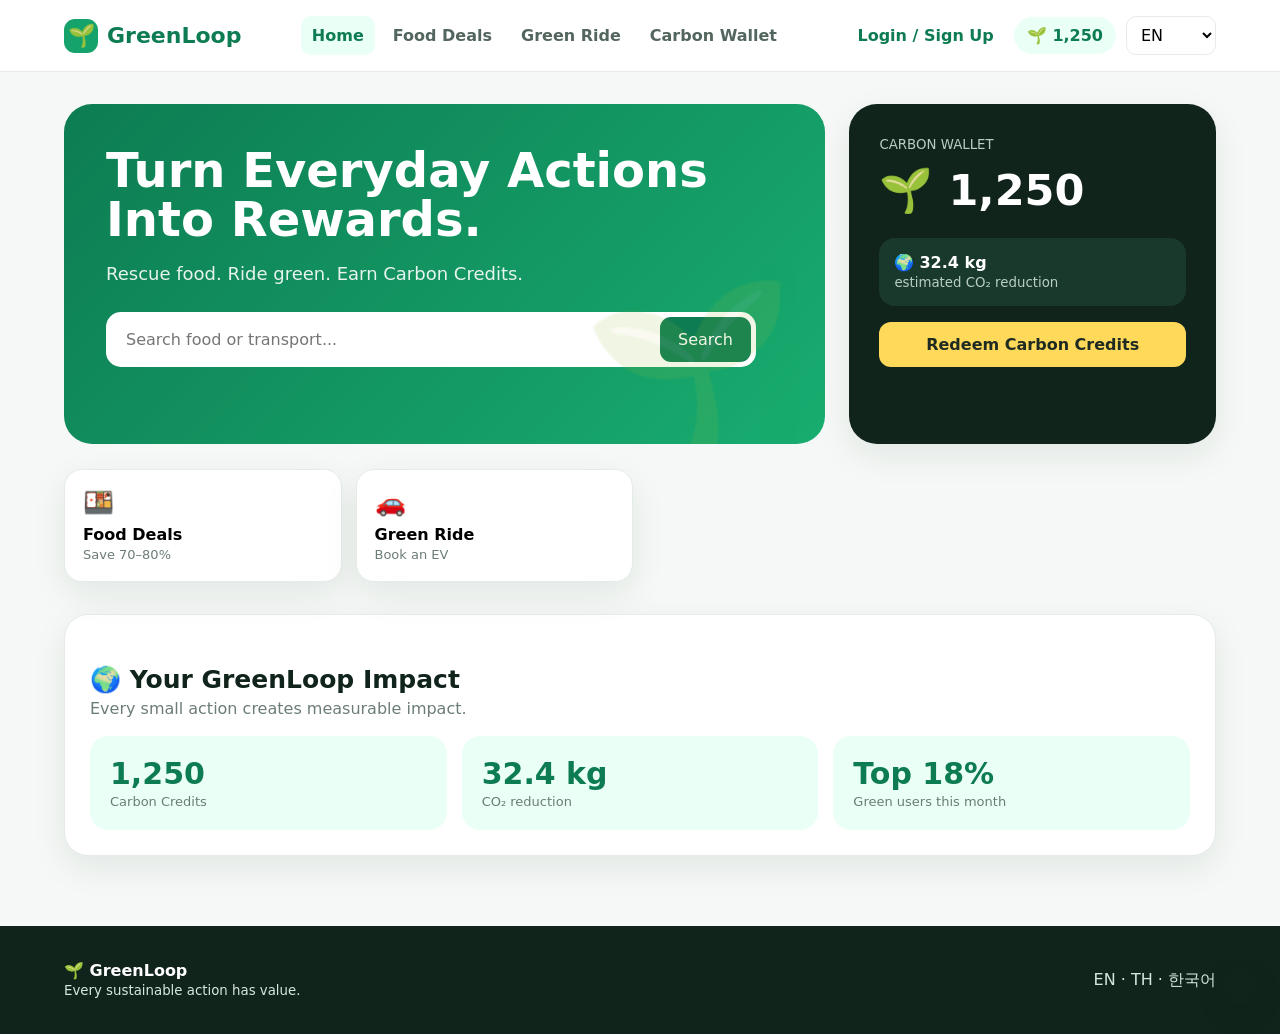
==== commit c13839d4: "Remove Recycle and Used Items pages Drops the two sessions entirely: nav entries, home quick-links, " ====
--- a/Index.html
+++ b/Index.html
@@ -33,19 +33,9 @@
             Food Deals
         </button>
 
-        <button data-page="recycle"
-                onclick="showPage('recycle',this)">
-            Recycle
-        </button>
-
         <button data-page="transport"
                 onclick="showPage('transport',this)">
             Green Ride
-        </button>
-
-        <button data-page="used"
-                onclick="showPage('used',this)">
-            Used Items
         </button>
 
         <button data-page="wallet"
@@ -104,14 +94,14 @@
         </h1>
 
         <p>
-            Rescue food. Recycle. Ride green.
-            Reuse. Earn Carbon Credits.
+            Rescue food. Ride green.
+            Earn Carbon Credits.
         </p>
 
         <div class="search">
 
             <input id="searchInput"
-                   placeholder="Search food, recycling stations, transport, or used items...">
+                   placeholder="Search food or transport...">
 
             <button onclick="search()">
                 Search
@@ -164,14 +154,6 @@
         </small>
     </button>
 
-    <button onclick="showPage('recycle')">
-        <span>♻️</span>
-        <b>Recycle</b>
-        <small class="muted">
-            Earn credits
-        </small>
-    </button>
-
     <button onclick="showPage('transport')">
         <span>🚗</span>
         <b>Green Ride</b>
@@ -180,14 +162,6 @@
         </small>
     </button>
 
-    <button onclick="showPage('used')">
-        <span>📦</span>
-        <b>Used Items</b>
-        <small class="muted">
-            Reuse locally
-        </small>
-    </button>
-
 </section>
 
 
@@ -256,42 +230,24 @@
 
     </div>
 
-    <button class="foodCartButton"
-            onclick="openCart()">
-
-        🛒 Cart
-        <span id="cartCount">0</span>
-
-    </button>
-
-</div>
-
-
-<div class="foodToolbar">
-
-    <button class="foodCategory active">
-        🔥 Near Me
-    </button>
-
-    <button class="foodCategory">
-        🍕 Meals
-    </button>
-
-    <button class="foodCategory">
-        ☕ Drinks
-    </button>
-
-    <button class="foodCategory">
-        🥐 Bakery
-    </button>
-
-    <button class="foodCategory">
-        🥗 Healthy
-    </button>
-
-    <button class="foodCategory">
-        ♻️ Rescue Food
-    </button>
+    <div style="display:flex; gap:10px; align-items:center;">
+
+        <button class="foodCartButton"
+                id="registerRestaurantButton"
+                style="display:none; background:#fff; color:var(--green2); white-space:nowrap;"
+                onclick="openFoodRegisterPage()">
+            🍽️ 음식 등록하기
+        </button>
+
+        <button class="foodCartButton"
+                onclick="openCart()">
+
+            🛒 Cart
+            <span id="cartCount">0</span>
+
+        </button>
+
+    </div>
 
 </div>
 
@@ -321,7 +277,7 @@
 </div>
 
 
-<div class="sectionHead">
+<div class="sectionHead" id="restaurantSectionHead">
 
     <div>
 
@@ -336,14 +292,14 @@
     </div>
 
     <button class="viewall"
-            onclick="toast('Showing all restaurants')">
+            onclick="showAllFoodItems()">
         View all →
     </button>
 
 </div>
 
 
-<div class="restaurantGrid">
+<div class="restaurantGrid" id="restaurantGrid">
 
 
 <!-- RESTAURANT 1 -->
@@ -612,6 +568,64 @@
 </div>
 
 
+<div class="sectionHead" id="allFoodItemsSectionHead" style="display:none;">
+
+    <div>
+
+        <h2 id="allFoodItemsTitle">
+            All food deals
+        </h2>
+
+        <p id="allFoodItemsSubtitle">
+            Every rescue item from restaurants near you
+        </p>
+
+    </div>
+
+    <button class="viewall"
+            onclick="hideAllFoodItems()">
+        ← Back
+    </button>
+
+</div>
+
+<div class="foodToolbar" id="foodCategoryToolbar" style="display:none;">
+
+    <button class="foodCategory"
+            onclick="selectFoodCategory(this,'MEAT')">
+        🥩 Meat
+    </button>
+
+    <button class="foodCategory"
+            onclick="selectFoodCategory(this,'VEGE')">
+        🥦 Vege
+    </button>
+
+    <button class="foodCategory"
+            onclick="selectFoodCategory(this,'BAKERY')">
+        🥐 Bakery
+    </button>
+
+    <button class="foodCategory"
+            onclick="selectFoodCategory(this,'PROCESSED')">
+        🥫 Processed
+    </button>
+
+    <button class="foodCategory"
+            onclick="selectFoodCategory(this,'DRINKS')">
+        ☕ Drinks
+    </button>
+
+    <button class="foodCategory"
+            onclick="selectFoodCategory(this,'DEFAULT')">
+        🍽️ All
+    </button>
+
+</div>
+
+<div class="foodItemGrid" id="allFoodItemsGrid" style="display:none;"></div>
+
+
 <div class="greenFoodRewards">
 
     <div class="greenFoodIcon">
@@ -638,197 +652,128 @@
 
 
 <!-- =========================================================
-     RECYCLE
+     FOOD REGISTER (RESTAURANT ONLY)
 ========================================================= -->
 
-<section id="page-recycle" class="page">
+<section id="page-food-register" class="page">
 
 <div class="container">
 
-<div class="pageHeader">
-
-    <h1>
-        ♻️ Recycling Stations
-    </h1>
-
-    <p>
-        Recycle verified materials and earn Carbon Credits.
+<div class="pageHeader foodHeader">
+
+    <div>
+
+        <h1>
+            🍽️ Add a Food Deal
+        </h1>
+
+        <p>
+            List a rescue food item for customers to discover.
+        </p>
+
+    </div>
+
+    <button class="foodCartButton"
+            onclick="showPage('food')">
+        ← Back
+    </button>
+
+</div>
+
+<div class="foodModalBox checkoutBox" id="restaurantSetupForm" style="display:none; margin:0 auto; max-width:520px; text-align:left;">
+
+    <h3 style="margin-top:0;">
+        먼저 가게 정보를 등록해 주세요
+    </h3>
+
+    <p style="color:var(--muted); font-size:13px; margin-top:-8px;">
+        가게는 한 번만 등록하면 돼요. 이후 음식은 이 가게 아래로 계속 등록할 수 있어요.
     </p>
 
-</div>
-
-
-<div class="recycleBanner">
-
-    <div class="recycleInfo">
-
-        <strong>
-            +20
-        </strong>
-
-        <span>
-            Average credits per recycling action
-        </span>
-
-    </div>
-
-    <div class="earnBadge">
-
-        <h3>
-            🌱 Green Challenge
-        </h3>
-
-        <p>
-            Recycle 3 times this week
-            and earn an extra 100 credits.
-        </p>
-
-        <button class="primary"
-                onclick="earn(100,'Weekly recycling challenge')">
-            Complete Challenge +100
-        </button>
-
-    </div>
-
-</div>
-
-
-<div class="grid">
-
-    <article class="card">
-
-        <div class="pic">
-            ♻️
-        </div>
-
-        <div class="cardbody">
-
-            <h3>
-                Green Hub Nimman
-            </h3>
-
-            <div class="muted">
-                0.9 km · Open until 20:00
-            </div>
-
-            <div class="row">
-
-                <b>
-                    Plastic · Glass · Paper
-                </b>
-
-                <button class="secondary"
-                        onclick="earn(20,'Recycling at Green Hub')">
-                    +20
-                </button>
-
-            </div>
-
-        </div>
-
-    </article>
-
-
-    <article class="card">
-
-        <div class="pic">
-            🔋
-        </div>
-
-        <div class="cardbody">
-
-            <h3>
-                Eco Drop Station
-            </h3>
-
-            <div class="muted">
-                1.7 km · Open until 18:00
-            </div>
-
-            <div class="row">
-
-                <b>
-                    Battery · E-waste
-                </b>
-
-                <button class="secondary"
-                        onclick="earn(30,'E-waste recycling')">
-                    +30
-                </button>
-
-            </div>
-
-        </div>
-
-    </article>
-
-
-    <article class="card">
-
-        <div class="pic">
-            🧴
-        </div>
-
-        <div class="cardbody">
-
-            <h3>
-                Zero Waste Point
-            </h3>
-
-            <div class="muted">
-                2.4 km · Open until 21:00
-            </div>
-
-            <div class="row">
-
-                <b>
-                    Plastic · Metal
-                </b>
-
-                <button class="secondary"
-                        onclick="earn(20,'Recycling at Zero Waste Point')">
-                    +20
-                </button>
-
-            </div>
-
-        </div>
-
-    </article>
-
-
-    <article class="card">
-
-        <div class="pic">
-            🌱
-        </div>
-
-        <div class="cardbody">
-
-            <h3>
-                Community Green Point
-            </h3>
-
-            <div class="muted">
-                3.1 km · Open until 19:00
-            </div>
-
-            <div class="row">
-
-                <b>
-                    All recyclables
-                </b>
-
-                <button class="secondary"
-                        onclick="earn(25,'Community recycling')">
-                    +25
-                </button>
-
-            </div>
-
-        </div>
-
-    </article>
+    <div class="formField">
+        <label>가게 이름</label>
+        <input id="restaurantName" placeholder="e.g. Morning Bake">
+    </div>
+
+    <div class="formField">
+        <label>위치</label>
+        <input id="restaurantLocation" placeholder="e.g. 서울시 강남구 ...">
+    </div>
+
+    <div class="formRow">
+
+        <div class="formField">
+            <label>오픈 시간</label>
+            <input id="restaurantOpenTime" type="time">
+        </div>
+
+        <div class="formField">
+            <label>마감 시간</label>
+            <input id="restaurantCloseTime" type="time">
+        </div>
+
+    </div>
+
+    <button class="checkoutButton" onclick="submitRestaurantSetup()">
+        가게 등록하기
+    </button>
+
+</div>
+
+<div class="foodModalBox checkoutBox" id="foodRegisterForm" style="display:none; margin:0 auto; max-width:520px; text-align:left;">
+
+    <p style="color:var(--muted); font-size:13px; margin-top:0;">
+        <strong id="myRestaurantName"></strong> 이름으로 등록됩니다.
+    </p>
+
+    <div class="formField">
+        <label>음식 이름</label>
+        <input id="registerFoodTitle" placeholder="e.g. 마감 할인 도시락">
+    </div>
+
+    <div class="formField">
+        <label>설명</label>
+        <textarea id="registerFoodDescription"
+                  class="orderNote"
+                  placeholder="e.g. 오늘 만든 도시락 마감세일합니다"></textarea>
+    </div>
+
+    <div class="formRow">
+
+        <div class="formField">
+            <label>정가 (฿)</label>
+            <input id="registerFoodOriginalPrice" type="number" min="0" placeholder="5000" oninput="updateDiscountedPricePreview()">
+        </div>
+
+        <div class="formField">
+            <label>할인율 (%)</label>
+            <input id="registerFoodDiscountRate" type="number" min="0" max="100" placeholder="30" oninput="updateDiscountedPricePreview()">
+        </div>
+
+    </div>
+
+    <p id="discountedPricePreview" style="color:var(--green2); font-weight:850; font-size:13px; margin-top:-8px;"></p>
+
+    <div class="formField">
+        <label>카테고리</label>
+        <select id="registerFoodCategory">
+            <option value="MEAT">🥩 Meat</option>
+            <option value="VEGE">🥦 Vege</option>
+            <option value="BAKERY">🥐 Bakery</option>
+            <option value="PROCESSED">🥫 Processed</option>
+            <option value="DRINKS">☕ Drinks</option>
+            <option value="DEFAULT">🍽️ Other</option>
+        </select>
+    </div>
+
+    <div class="formField">
+        <label>사진</label>
+        <input id="registerFoodImage" type="file" accept="image/*">
+    </div>
+
+    <button class="checkoutButton" onclick="submitFoodRegistration()">
+        음식 등록하기
+    </button>
 
 </div>
 
@@ -1111,201 +1056,6 @@
     </div>
 
 </div>
-
-</div>
-
-</div>
-
-</section>
-
-
-<!-- =========================================================
-     USED MARKETPLACE
-========================================================= -->
-
-<section id="page-used" class="page">
-
-<div class="container">
-
-<div class="pageHeader">
-
-    <h1>
-        📦 Used Marketplace
-    </h1>
-
-    <p>
-        Give products a second life in your community.
-    </p>
-
-</div>
-
-
-<div class="marketToolbar">
-
-    <input id="marketSearch"
-           placeholder="Search used items...">
-
-    <button class="primary"
-            onclick="marketSearch()">
-        Search
-    </button>
-
-</div>
-
-
-<div class="grid">
-
-
-<article class="card">
-
-    <div class="pic">
-        🎧
-    </div>
-
-    <div class="cardbody">
-
-        <h3>
-            Wireless Headphones
-        </h3>
-
-        <div class="muted">
-            Good condition · 0.7 km
-        </div>
-
-        <div class="price">
-            <strong>฿450</strong>
-        </div>
-
-        <div class="row">
-
-            <small class="muted">
-                Reuse impact +15
-            </small>
-
-            <button class="primary"
-                    onclick="toast('Seller contact opened')">
-                Contact
-            </button>
-
-        </div>
-
-    </div>
-
-</article>
-
-
-<article class="card">
-
-    <div class="pic">
-        🪑
-    </div>
-
-    <div class="cardbody">
-
-        <h3>
-            Wooden Study Chair
-        </h3>
-
-        <div class="muted">
-            Like new · 1.4 km
-        </div>
-
-        <div class="price">
-            <strong>฿600</strong>
-        </div>
-
-        <div class="row">
-
-            <small class="muted">
-                Reuse impact +20
-            </small>
-
-            <button class="primary"
-                    onclick="toast('Seller contact opened')">
-                Contact
-            </button>
-
-        </div>
-
-    </div>
-
-</article>
-
-
-<article class="card">
-
-    <div class="pic">
-        📚
-    </div>
-
-    <div class="cardbody">
-
-        <h3>
-            University Textbook Set
-        </h3>
-
-        <div class="muted">
-            Used · 1.9 km
-        </div>
-
-        <div class="price">
-            <strong>฿250</strong>
-        </div>
-
-        <div class="row">
-
-            <small class="muted">
-                Reuse impact +15
-            </small>
-
-            <button class="primary"
-                    onclick="toast('Seller contact opened')">
-                Contact
-            </button>
-
-        </div>
-
-    </div>
-
-</article>
-
-
-<article class="card">
-
-    <div class="pic">
-        🎒
-    </div>
-
-    <div class="cardbody">
-
-        <h3>
-            Travel Backpack
-        </h3>
-
-        <div class="muted">
-            Excellent · 2.2 km
-        </div>
-
-        <div class="price">
-            <strong>฿390</strong>
-        </div>
-
-        <div class="row">
-
-            <small class="muted">
-                Reuse impact +15
-            </small>
-
-            <button class="primary"
-                    onclick="toast('Seller contact opened')">
-                Contact
-            </button>
-
-        </div>
-
-    </div>
-
-</article>
 
 </div>
 
@@ -1463,11 +1213,6 @@
     </h3>
 
     <div id="activityList">
-
-        <div class="activityItem">
-            <span>♻️ Recycling plastic</span>
-            <span class="plus">+20</span>
-        </div>
 
         <div class="activityItem">
             <span>🚗 Green transportation</span>
@@ -2210,7 +1955,38 @@
         </p>
         
         <div id="googleButtonContainer" style="display: flex; justify-content: center;"></div>
-        
+
+    </div>
+</div>
+
+
+<div class="foodModal" id="foodDetailModal">
+    <div class="foodModalBox checkoutBox" style="max-width: 480px;">
+
+        <div class="foodModalHeader" style="margin-bottom: 15px;">
+            <h2 style="margin: 0; font-size: 20px;">Food details</h2>
+            <button class="closeFoodModal" onclick="closeFoodDetail()">✕</button>
+        </div>
+
+        <div class="foodItemImage" style="height:200px; border-radius:16px; margin-bottom:16px;">
+            <img id="foodDetailImage" src="" alt="" style="width:100%; height:100%; object-fit:cover;">
+        </div>
+
+        <h3 id="foodDetailTitle" style="margin:0 0 6px;"></h3>
+
+        <p id="foodDetailMeta" style="color:var(--muted); font-size:13px; margin:0 0 12px;"></p>
+
+        <p id="foodDetailDescription" style="color:var(--muted); font-size:14px; line-height:1.5; margin:0 0 16px;"></p>
+
+        <div style="display:flex; justify-content:space-between; align-items:center; margin-bottom:20px;">
+            <s id="foodDetailOriginalPrice" style="color:var(--muted);"></s>
+            <strong id="foodDetailPrice" style="color:var(--green2); font-size:20px;"></strong>
+        </div>
+
+        <button class="checkoutButton" id="foodDetailAddButton">
+            Add to cart
+        </button>
+
     </div>
 </div>
 
--- a/style.css
+++ b/style.css
@@ -678,6 +678,70 @@
     background:var(--green2);
 }
 
+.foodItemGrid{
+    display:grid;
+    grid-template-columns:repeat(3,1fr);
+    gap:18px;
+}
+
+.foodItemCard{
+    background:#fff;
+    border:1px solid var(--line);
+    border-radius:22px;
+    overflow:hidden;
+    box-shadow:var(--shadow);
+    transition:.2s;
+}
+
+.foodItemCard:hover{
+    transform:translateY(-3px);
+}
+
+.foodItemImage{
+    height:120px;
+    display:grid;
+    place-items:center;
+    font-size:56px;
+    background:var(--mint);
+    overflow:hidden;
+}
+
+.foodItemImage img{
+    width:100%;
+    height:100%;
+    object-fit:cover;
+    font-size:12px;
+    color:var(--muted);
+}
+
+.foodItemBody{
+    padding:17px;
+}
+
+.foodItemBody h4{
+    margin:0 0 4px;
+}
+
+.foodItemRestaurant{
+    margin:0 0 8px;
+    color:var(--green2);
+    font-size:12px;
+    font-weight:850;
+}
+
+.foodItemDescription{
+    margin:0 0 12px;
+    color:var(--muted);
+    font-size:13px;
+    line-height:1.5;
+}
+
+.foodItemFooter{
+    display:flex;
+    justify-content:space-between;
+    align-items:center;
+}
+
 .greenFoodRewards{
     margin-top:28px;
     background:var(--mint);
@@ -1073,6 +1137,40 @@
     border-radius:12px;
     padding:12px;
     outline:none;
+}
+
+.formField{
+    margin-bottom:18px;
+}
+
+.formField label{
+    display:block;
+    margin-bottom:7px;
+    font-weight:750;
+    font-size:13px;
+    color:#52655d;
+}
+
+.formField input,
+.formField select{
+    width:100%;
+    border:1px solid var(--line);
+    background:#fafcfb;
+    padding:12px 13px;
+    border-radius:12px;
+    outline:none;
+    font-family:inherit;
+    font-size:14px;
+    color:inherit;
+}
+
+.formRow{
+    display:flex;
+    gap:14px;
+}
+
+.formRow .formField{
+    flex:1;
 }
 
 .priceSummary{
@@ -1646,65 +1744,6 @@
 }
 
 /* =========================================================
-   RECYCLE
-========================================================= */
-
-.recycleBanner{
-    display:grid;
-    grid-template-columns:1fr 1fr;
-    gap:18px;
-    margin-bottom:25px;
-}
-
-.recycleInfo{
-    background:var(--mint);
-    border-radius:22px;
-    padding:25px;
-}
-
-.recycleInfo strong{
-    display:block;
-    color:var(--green2);
-    font-size:42px;
-}
-
-.recycleInfo span{
-    color:var(--muted);
-}
-
-.earnBadge{
-    background:#10241b;
-    color:#fff;
-    border-radius:22px;
-    padding:25px;
-    display:flex;
-    flex-direction:column;
-    justify-content:center;
-}
-
-/* =========================================================
-   USED
-========================================================= */
-
-.marketToolbar{
-    background:#fff;
-    padding:15px;
-    border-radius:17px;
-    border:1px solid var(--line);
-    display:flex;
-    gap:10px;
-    margin-bottom:20px;
-}
-
-.marketToolbar input{
-    flex:1;
-    border:1px solid var(--line);
-    padding:11px 14px;
-    border-radius:11px;
-    outline:none;
-}
-
-/* =========================================================
    WALLET
 ========================================================= */
 
@@ -1878,10 +1917,6 @@
         grid-template-columns:1fr;
     }
 
-    .recycleBanner{
-        grid-template-columns:1fr;
-    }
-
     .activity{
         grid-template-columns:1fr;
     }
@@ -1891,6 +1926,15 @@
 
     .restaurantGrid{
         grid-template-columns:1fr;
+    }
+
+    .foodItemGrid{
+        grid-template-columns:1fr;
+    }
+
+    .formRow{
+        flex-direction:column;
+        gap:0;
     }
 
     .foodHeader{
@@ -1978,10 +2022,6 @@
 
     .bigWallet .number{
         font-size:45px;
-    }
-
-    .marketToolbar{
-        flex-direction:column;
     }
 
     .footer{
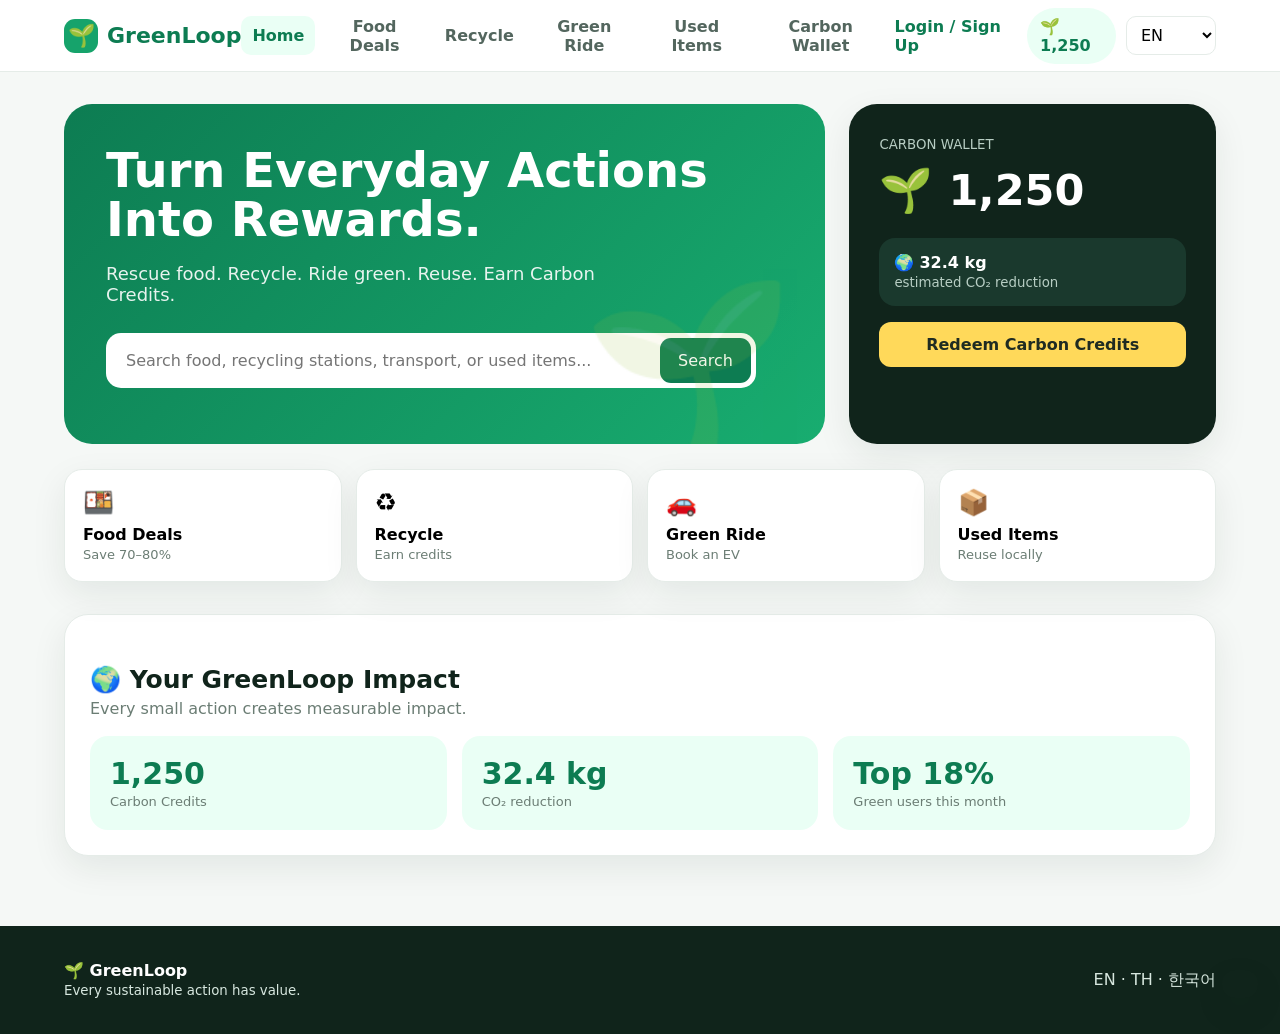
==== commit 6c095367: "make route.html and translate all pages" ====
--- a/Index.html
+++ b/Index.html
@@ -24,21 +24,37 @@
 
         <button class="active"
                 data-page="home"
+                data-i18n="home"
                 onclick="showPage('home',this)">
             Home
         </button>
 
         <button data-page="food"
+                data-i18n="food"
                 onclick="showPage('food',this)">
             Food Deals
         </button>
 
+        <button data-page="recycle"
+                data-i18n="recycle"
+                onclick="showPage('recycle',this)">
+            Recycle
+        </button>
+
         <button data-page="transport"
+                data-i18n="transport"
                 onclick="showPage('transport',this)">
             Green Ride
         </button>
 
+        <button data-page="used"
+                data-i18n="used"
+                onclick="showPage('used',this)">
+            Used Items
+        </button>
+
         <button data-page="wallet"
+                data-i18n="wallet"
                 onclick="showPage('wallet',this)">
             Carbon Wallet
         </button>
@@ -56,7 +72,7 @@
         </div>
         <div id="userInfo" style="display: none; align-items: center; gap: 10px; padding: 0 10px;">
             <span id="userName" style="font-weight: 850; color: var(--green2);"></span>
-            <button onclick="logout()" style="cursor: pointer; border: none; background: none; font-weight: 850; color: var(--muted); padding: 0;">
+            <button onclick="logout()" data-i18n="logout" style="cursor: pointer; border: none; background: none; font-weight: 850; color: var(--muted); padding: 0;">
                 Logout
             </button>
         </div>
@@ -89,21 +105,22 @@
 
     <div class="heroMain">
 
-        <h1>
+        <h1 data-i18n="home_hero_title">
             Turn Everyday Actions Into Rewards.
         </h1>
 
-        <p>
-            Rescue food. Ride green.
-            Earn Carbon Credits.
+        <p data-i18n="home_hero_desc">
+            Rescue food. Recycle. Ride green.
+            Reuse. Earn Carbon Credits.
         </p>
 
         <div class="search">
 
             <input id="searchInput"
-                   placeholder="Search food or transport...">
-
-            <button onclick="search()">
+                   data-i18n-placeholder="home_search_placeholder"
+                   placeholder="Search food, recycling stations, transport, or used items...">
+
+            <button onclick="search()" data-i18n="home_search_button">
                 Search
             </button>
 
@@ -114,7 +131,7 @@
 
     <div class="wallet">
 
-        <small>
+        <small data-i18n="home_wallet_label">
             CARBON WALLET
         </small>
 
@@ -128,14 +145,15 @@
 
             <br>
 
-            <small>
+            <small data-i18n="home_impact_desc">
                 estimated CO₂ reduction
             </small>
 
         </div>
 
         <button class="redeem"
-                onclick="showPage('wallet')">
+                onclick="showPage('wallet')"
+                data-i18n="home_wallet_redeem">
             Redeem Carbon Credits
         </button>
 
@@ -148,20 +166,36 @@
 
     <button onclick="showPage('food')">
         <span>🍱</span>
-        <b>Food Deals</b>
-        <small class="muted">
+        <b data-i18n="food">Food Deals</b>
+        <small class="muted" data-i18n="home_quick_food_sub">
             Save 70–80%
         </small>
     </button>
 
+    <button onclick="showPage('recycle')">
+        <span>♻️</span>
+        <b data-i18n="recycle">Recycle</b>
+        <small class="muted" data-i18n="home_quick_recycle_sub">
+            Earn credits
+        </small>
+    </button>
+
     <button onclick="showPage('transport')">
         <span>🚗</span>
-        <b>Green Ride</b>
-        <small class="muted">
+        <b data-i18n="transport">Green Ride</b>
+        <small class="muted" data-i18n="home_quick_transport_sub">
             Book an EV
         </small>
     </button>
 
+    <button onclick="showPage('used')">
+        <span>📦</span>
+        <b data-i18n="used">Used Items</b>
+        <small class="muted" data-i18n="home_quick_used_sub">
+            Reuse locally
+        </small>
+    </button>
+
 </section>
 
 
@@ -170,11 +204,11 @@
     <div class="sectionHead">
 
         <div>
-            <h2>
+            <h2 data-i18n="home_impact_title">
                 🌍 Your GreenLoop Impact
             </h2>
 
-            <p>
+            <p data-i18n="home_impact_subtitle">
                 Every small action creates measurable impact.
             </p>
         </div>
@@ -186,17 +220,17 @@
 
         <div class="statBox">
             <strong>1,250</strong>
-            <span>Carbon Credits</span>
+            <span data-i18n="home_stat_credits">Carbon Credits</span>
         </div>
 
         <div class="statBox">
             <strong>32.4 kg</strong>
-            <span>CO₂ reduction</span>
+            <span data-i18n="home_stat_co2">CO₂ reduction</span>
         </div>
 
         <div class="statBox">
             <strong>Top 18%</strong>
-            <span>Green users this month</span>
+            <span data-i18n="home_stat_rank">Green users this month</span>
         </div>
 
     </div>
@@ -219,11 +253,11 @@
 
     <div>
 
-        <h1>
+        <h1 data-i18n="food_page_title">
             🍱 GreenLoop Food
         </h1>
 
-        <p>
+        <p data-i18n="food_page_desc">
             Rescue great food before it becomes waste.
             Save 70–80% and earn Carbon Credits.
         </p>
@@ -235,14 +269,15 @@
         <button class="foodCartButton"
                 id="registerRestaurantButton"
                 style="display:none; background:#fff; color:var(--green2); white-space:nowrap;"
-                onclick="openFoodRegisterPage()">
+                onclick="openFoodRegisterPage()"
+                data-i18n="food_register_button">
             🍽️ 음식 등록하기
         </button>
 
         <button class="foodCartButton"
                 onclick="openCart()">
 
-            🛒 Cart
+            <span data-i18n="food_cart_button">🛒 Cart</span>
             <span id="cartCount">0</span>
 
         </button>
@@ -252,19 +287,21 @@
 </div>
 
 
-<div class="foodBanner">
+<div class="foodBanner"
+     onclick="window.location.href='route.html'"
+     style="cursor:pointer;">
 
     <div>
 
-        <span>
+        <span data-i18n="food_banner_tag">
             🔥 TODAY'S GREEN DEAL
         </span>
 
-        <h2>
+        <h2 data-i18n="food_banner_title">
             Up to 80% OFF
         </h2>
 
-        <p>
+        <p data-i18n="food_banner_desc">
             Save money and help prevent food waste.
         </p>
 
@@ -281,18 +318,19 @@
 
     <div>
 
-        <h2>
+        <h2 data-i18n="food_section_title">
             Restaurants near you
         </h2>
 
-        <p>
+        <p data-i18n="food_section_desc">
             Available for sustainable food rescue delivery
         </p>
 
     </div>
 
     <button class="viewall"
-            onclick="showAllFoodItems()">
+            onclick="showAllFoodItems()"
+            data-i18n="food_view_all_button">
         View all →
     </button>
 
@@ -310,11 +348,11 @@
 
         🥐
 
-        <span class="restaurantDiscount">
+        <span class="restaurantDiscount" data-i18n="food_r1_discount">
             75% OFF
         </span>
 
-        <span class="restaurantOpen">
+        <span class="restaurantOpen" data-i18n="food_badge_open">
             OPEN
         </span>
 
@@ -326,11 +364,11 @@
 
             <div>
 
-                <h3>
+                <h3 data-i18n="food_r1_name">
                     Morning Bake
                 </h3>
 
-                <div class="restaurantMeta">
+                <div class="restaurantMeta" data-i18n="food_r1_meta">
                     ⭐ 4.8 · Bakery · 0.8 km
                 </div>
 
@@ -342,24 +380,25 @@
 
         </div>
 
-        <p class="restaurantDescription">
+        <p class="restaurantDescription" data-i18n="food_r1_desc">
             End-of-day bakery boxes with fresh pastries.
         </p>
 
         <div class="restaurantDelivery">
 
-            <span>
+            <span data-i18n="food_r1_time">
                 🚴 15–25 min
             </span>
 
-            <span>
+            <span data-i18n="food_r1_fee">
                 ฿10 delivery
             </span>
 
         </div>
 
         <button class="restaurantButton"
-                onclick="openRestaurant('bakery')">
+                onclick="openRestaurant('bakery')"
+                data-i18n="food_view_menu_button">
             View menu
         </button>
 
@@ -376,11 +415,11 @@
 
         🍣
 
-        <span class="restaurantDiscount">
+        <span class="restaurantDiscount" data-i18n="food_r2_discount">
             70% OFF
         </span>
 
-        <span class="restaurantOpen">
+        <span class="restaurantOpen" data-i18n="food_badge_open">
             OPEN
         </span>
 
@@ -392,11 +431,11 @@
 
             <div>
 
-                <h3>
+                <h3 data-i18n="food_r2_name">
                     Sakana House
                 </h3>
 
-                <div class="restaurantMeta">
+                <div class="restaurantMeta" data-i18n="food_r2_meta">
                     ⭐ 4.7 · Japanese · 1.2 km
                 </div>
 
@@ -408,24 +447,25 @@
 
         </div>
 
-        <p class="restaurantDescription">
+        <p class="restaurantDescription" data-i18n="food_r2_desc">
             Fresh sushi sets available before closing.
         </p>
 
         <div class="restaurantDelivery">
 
-            <span>
+            <span data-i18n="food_r2_time">
                 🚴 20–30 min
             </span>
 
-            <span>
+            <span data-i18n="food_r2_fee">
                 ฿15 delivery
             </span>
 
         </div>
 
         <button class="restaurantButton"
-                onclick="openRestaurant('sushi')">
+                onclick="openRestaurant('sushi')"
+                data-i18n="food_view_menu_button">
             View menu
         </button>
 
@@ -442,11 +482,11 @@
 
         🍕
 
-        <span class="restaurantDiscount">
+        <span class="restaurantDiscount" data-i18n="food_r3_discount">
             75% OFF
         </span>
 
-        <span class="restaurantOpen">
+        <span class="restaurantOpen" data-i18n="food_badge_open">
             OPEN
         </span>
 
@@ -458,11 +498,11 @@
 
             <div>
 
-                <h3>
+                <h3 data-i18n="food_r3_name">
                     Green Slice
                 </h3>
 
-                <div class="restaurantMeta">
+                <div class="restaurantMeta" data-i18n="food_r3_meta">
                     ⭐ 4.9 · Pizza · 1.8 km
                 </div>
 
@@ -474,24 +514,25 @@
 
         </div>
 
-        <p class="restaurantDescription">
+        <p class="restaurantDescription" data-i18n="food_r3_desc">
             End-of-day pizzas at heavily reduced prices.
         </p>
 
         <div class="restaurantDelivery">
 
-            <span>
+            <span data-i18n="food_r3_time">
                 🚴 18–28 min
             </span>
 
-            <span>
+            <span data-i18n="food_r3_fee">
                 FREE delivery
             </span>
 
         </div>
 
         <button class="restaurantButton"
-                onclick="openRestaurant('pizza')">
+                onclick="openRestaurant('pizza')"
+                data-i18n="food_view_menu_button">
             View menu
         </button>
 
@@ -508,11 +549,11 @@
 
         🥗
 
-        <span class="restaurantDiscount">
+        <span class="restaurantDiscount" data-i18n="food_r4_discount">
             70% OFF
         </span>
 
-        <span class="restaurantOpen">
+        <span class="restaurantOpen" data-i18n="food_badge_open">
             OPEN
         </span>
 
@@ -524,11 +565,11 @@
 
             <div>
 
-                <h3>
+                <h3 data-i18n="food_r4_name">
                     Fresh Corner
                 </h3>
 
-                <div class="restaurantMeta">
+                <div class="restaurantMeta" data-i18n="food_r4_meta">
                     ⭐ 4.6 · Healthy · 2.1 km
                 </div>
 
@@ -540,24 +581,25 @@
 
         </div>
 
-        <p class="restaurantDescription">
+        <p class="restaurantDescription" data-i18n="food_r4_desc">
             Healthy salad boxes rescued before closing.
         </p>
 
         <div class="restaurantDelivery">
 
-            <span>
+            <span data-i18n="food_r4_time">
                 🚴 20–35 min
             </span>
 
-            <span>
+            <span data-i18n="food_r4_fee">
                 ฿12 delivery
             </span>
 
         </div>
 
         <button class="restaurantButton"
-                onclick="openRestaurant('salad')">
+                onclick="openRestaurant('salad')"
+                data-i18n="food_view_menu_button">
             View menu
         </button>
 
@@ -572,18 +614,19 @@
 
     <div>
 
-        <h2 id="allFoodItemsTitle">
+        <h2 id="allFoodItemsTitle" data-i18n="food_all_title">
             All food deals
         </h2>
 
-        <p id="allFoodItemsSubtitle">
+        <p id="allFoodItemsSubtitle" data-i18n="food_all_subtitle">
             Every rescue item from restaurants near you
         </p>
 
     </div>
 
     <button class="viewall"
-            onclick="hideAllFoodItems()">
+            onclick="hideAllFoodItems()"
+            data-i18n="food_back_button">
         ← Back
     </button>
 
@@ -592,32 +635,38 @@
 <div class="foodToolbar" id="foodCategoryToolbar" style="display:none;">
 
     <button class="foodCategory"
-            onclick="selectFoodCategory(this,'MEAT')">
+            onclick="selectFoodCategory(this,'MEAT')"
+            data-i18n="food_category_meat">
         🥩 Meat
     </button>
 
     <button class="foodCategory"
-            onclick="selectFoodCategory(this,'VEGE')">
+            onclick="selectFoodCategory(this,'VEGE')"
+            data-i18n="food_category_vege">
         🥦 Vege
     </button>
 
     <button class="foodCategory"
-            onclick="selectFoodCategory(this,'BAKERY')">
+            onclick="selectFoodCategory(this,'BAKERY')"
+            data-i18n="food_category_bakery">
         🥐 Bakery
     </button>
 
     <button class="foodCategory"
-            onclick="selectFoodCategory(this,'PROCESSED')">
+            onclick="selectFoodCategory(this,'PROCESSED')"
+            data-i18n="food_category_processed">
         🥫 Processed
     </button>
 
     <button class="foodCategory"
-            onclick="selectFoodCategory(this,'DRINKS')">
+            onclick="selectFoodCategory(this,'DRINKS')"
+            data-i18n="food_category_drinks">
         ☕ Drinks
     </button>
 
     <button class="foodCategory"
-            onclick="selectFoodCategory(this,'DEFAULT')">
+            onclick="selectFoodCategory(this,'DEFAULT')"
+            data-i18n="food_category_all">
         🍽️ All
     </button>
 
@@ -634,11 +683,11 @@
 
     <div>
 
-        <strong>
+        <strong data-i18n="food_rewards_title">
             Every rescue order earns Carbon Credits
         </strong>
 
-        <p>
+        <p data-i18n="food_rewards_desc">
             Reduce food waste and earn +10 to +25 credits.
         </p>
 
@@ -663,18 +712,19 @@
 
     <div>
 
-        <h1>
+        <h1 data-i18n="food_register_page_title">
             🍽️ Add a Food Deal
         </h1>
 
-        <p>
+        <p data-i18n="food_register_page_desc">
             List a rescue food item for customers to discover.
         </p>
 
     </div>
 
     <button class="foodCartButton"
-            onclick="showPage('food')">
+            onclick="showPage('food')"
+            data-i18n="food_back_button">
         ← Back
     </button>
 
@@ -682,39 +732,39 @@
 
 <div class="foodModalBox checkoutBox" id="restaurantSetupForm" style="display:none; margin:0 auto; max-width:520px; text-align:left;">
 
-    <h3 style="margin-top:0;">
+    <h3 style="margin-top:0;" data-i18n="restaurant_setup_title">
         먼저 가게 정보를 등록해 주세요
     </h3>
 
-    <p style="color:var(--muted); font-size:13px; margin-top:-8px;">
+    <p style="color:var(--muted); font-size:13px; margin-top:-8px;" data-i18n="restaurant_setup_desc">
         가게는 한 번만 등록하면 돼요. 이후 음식은 이 가게 아래로 계속 등록할 수 있어요.
     </p>
 
     <div class="formField">
-        <label>가게 이름</label>
-        <input id="restaurantName" placeholder="e.g. Morning Bake">
+        <label data-i18n="restaurant_setup_name_label">가게 이름</label>
+        <input id="restaurantName" data-i18n-placeholder="restaurant_setup_name_placeholder" placeholder="e.g. Morning Bake">
     </div>
 
     <div class="formField">
-        <label>위치</label>
-        <input id="restaurantLocation" placeholder="e.g. 서울시 강남구 ...">
+        <label data-i18n="restaurant_setup_location_label">위치</label>
+        <input id="restaurantLocation" data-i18n-placeholder="restaurant_setup_location_placeholder" placeholder="e.g. 서울시 강남구 ...">
     </div>
 
     <div class="formRow">
 
         <div class="formField">
-            <label>오픈 시간</label>
+            <label data-i18n="restaurant_setup_open_label">오픈 시간</label>
             <input id="restaurantOpenTime" type="time">
         </div>
 
         <div class="formField">
-            <label>마감 시간</label>
+            <label data-i18n="restaurant_setup_close_label">마감 시간</label>
             <input id="restaurantCloseTime" type="time">
         </div>
 
     </div>
 
-    <button class="checkoutButton" onclick="submitRestaurantSetup()">
+    <button class="checkoutButton" onclick="submitRestaurantSetup()" data-i18n="restaurant_setup_submit">
         가게 등록하기
     </button>
 
@@ -723,30 +773,32 @@
 <div class="foodModalBox checkoutBox" id="foodRegisterForm" style="display:none; margin:0 auto; max-width:520px; text-align:left;">
 
     <p style="color:var(--muted); font-size:13px; margin-top:0;">
-        <strong id="myRestaurantName"></strong> 이름으로 등록됩니다.
+        <strong id="myRestaurantName"></strong>
+        <span data-i18n="food_register_owned_suffix"> 이름으로 등록됩니다.</span>
     </p>
 
     <div class="formField">
-        <label>음식 이름</label>
-        <input id="registerFoodTitle" placeholder="e.g. 마감 할인 도시락">
+        <label data-i18n="food_register_food_name_label">음식 이름</label>
+        <input id="registerFoodTitle" data-i18n-placeholder="food_register_food_name_placeholder" placeholder="e.g. 마감 할인 도시락">
     </div>
 
     <div class="formField">
-        <label>설명</label>
+        <label data-i18n="food_register_desc_label">설명</label>
         <textarea id="registerFoodDescription"
                   class="orderNote"
+                  data-i18n-placeholder="food_register_desc_placeholder"
                   placeholder="e.g. 오늘 만든 도시락 마감세일합니다"></textarea>
     </div>
 
     <div class="formRow">
 
         <div class="formField">
-            <label>정가 (฿)</label>
+            <label data-i18n="food_register_price_label">정가 (฿)</label>
             <input id="registerFoodOriginalPrice" type="number" min="0" placeholder="5000" oninput="updateDiscountedPricePreview()">
         </div>
 
         <div class="formField">
-            <label>할인율 (%)</label>
+            <label data-i18n="food_register_discount_label">할인율 (%)</label>
             <input id="registerFoodDiscountRate" type="number" min="0" max="100" placeholder="30" oninput="updateDiscountedPricePreview()">
         </div>
 
@@ -755,25 +807,226 @@
     <p id="discountedPricePreview" style="color:var(--green2); font-weight:850; font-size:13px; margin-top:-8px;"></p>
 
     <div class="formField">
-        <label>카테고리</label>
+        <label data-i18n="food_register_category_label">카테고리</label>
         <select id="registerFoodCategory">
-            <option value="MEAT">🥩 Meat</option>
-            <option value="VEGE">🥦 Vege</option>
-            <option value="BAKERY">🥐 Bakery</option>
-            <option value="PROCESSED">🥫 Processed</option>
-            <option value="DRINKS">☕ Drinks</option>
-            <option value="DEFAULT">🍽️ Other</option>
+            <option value="MEAT" data-i18n="food_category_meat">🥩 Meat</option>
+            <option value="VEGE" data-i18n="food_category_vege">🥦 Vege</option>
+            <option value="BAKERY" data-i18n="food_category_bakery">🥐 Bakery</option>
+            <option value="PROCESSED" data-i18n="food_category_processed">🥫 Processed</option>
+            <option value="DRINKS" data-i18n="food_category_drinks">☕ Drinks</option>
+            <option value="DEFAULT" data-i18n="food_category_other">🍽️ Other</option>
         </select>
     </div>
 
     <div class="formField">
-        <label>사진</label>
+        <label data-i18n="food_register_photo_label">사진</label>
         <input id="registerFoodImage" type="file" accept="image/*">
     </div>
 
-    <button class="checkoutButton" onclick="submitFoodRegistration()">
+    <button class="checkoutButton" onclick="submitFoodRegistration()" data-i18n="food_register_submit_button">
         음식 등록하기
     </button>
+
+</div>
+
+</div>
+
+</section>
+
+
+<!-- =========================================================
+     RECYCLE
+========================================================= -->
+
+<section id="page-recycle" class="page">
+
+<div class="container">
+
+<div class="pageHeader">
+
+    <h1 data-i18n="recycle_page_title">
+        ♻️ Recycling Stations
+    </h1>
+
+    <p data-i18n="recycle_page_desc">
+        Recycle verified materials and earn Carbon Credits.
+    </p>
+
+</div>
+
+
+<div class="recycleBanner">
+
+    <div class="recycleInfo">
+
+        <strong>
+            +20
+        </strong>
+
+        <span data-i18n="recycle_avg_credits">
+            Average credits per recycling action
+        </span>
+
+    </div>
+
+    <div class="earnBadge">
+
+        <h3 data-i18n="recycle_challenge_title">
+            🌱 Green Challenge
+        </h3>
+
+        <p data-i18n="recycle_challenge_desc">
+            Recycle 3 times this week
+            and earn an extra 100 credits.
+        </p>
+
+        <button class="primary"
+                onclick="earn(100,'Weekly recycling challenge')"
+                data-i18n="recycle_challenge_button">
+            Complete Challenge +100
+        </button>
+
+    </div>
+
+</div>
+
+
+<div class="grid">
+
+    <article class="card">
+
+        <div class="pic">
+            ♻️
+        </div>
+
+        <div class="cardbody">
+
+            <h3 data-i18n="recycle_s1_name">
+                Green Hub Nimman
+            </h3>
+
+            <div class="muted" data-i18n="recycle_s1_meta">
+                0.9 km · Open until 20:00
+            </div>
+
+            <div class="row">
+
+                <b data-i18n="recycle_s1_tags">
+                    Plastic · Glass · Paper
+                </b>
+
+                <button class="secondary"
+                        onclick="earn(20,'Recycling at Green Hub')">
+                    +20
+                </button>
+
+            </div>
+
+        </div>
+
+    </article>
+
+
+    <article class="card">
+
+        <div class="pic">
+            🔋
+        </div>
+
+        <div class="cardbody">
+
+            <h3 data-i18n="recycle_s2_name">
+                Eco Drop Station
+            </h3>
+
+            <div class="muted" data-i18n="recycle_s2_meta">
+                1.7 km · Open until 18:00
+            </div>
+
+            <div class="row">
+
+                <b data-i18n="recycle_s2_tags">
+                    Battery · E-waste
+                </b>
+
+                <button class="secondary"
+                        onclick="earn(30,'E-waste recycling')">
+                    +30
+                </button>
+
+            </div>
+
+        </div>
+
+    </article>
+
+
+    <article class="card">
+
+        <div class="pic">
+            🧴
+        </div>
+
+        <div class="cardbody">
+
+            <h3 data-i18n="recycle_s3_name">
+                Zero Waste Point
+            </h3>
+
+            <div class="muted" data-i18n="recycle_s3_meta">
+                2.4 km · Open until 21:00
+            </div>
+
+            <div class="row">
+
+                <b data-i18n="recycle_s3_tags">
+                    Plastic · Metal
+                </b>
+
+                <button class="secondary"
+                        onclick="earn(20,'Recycling at Zero Waste Point')">
+                    +20
+                </button>
+
+            </div>
+
+        </div>
+
+    </article>
+
+
+    <article class="card">
+
+        <div class="pic">
+            🌱
+        </div>
+
+        <div class="cardbody">
+
+            <h3 data-i18n="recycle_s4_name">
+                Community Green Point
+            </h3>
+
+            <div class="muted" data-i18n="recycle_s4_meta">
+                3.1 km · Open until 19:00
+            </div>
+
+            <div class="row">
+
+                <b data-i18n="recycle_s4_tags">
+                    All recyclables
+                </b>
+
+                <button class="secondary"
+                        onclick="earn(25,'Community recycling')">
+                    +25
+                </button>
+
+            </div>
+
+        </div>
+
+    </article>
 
 </div>
 
@@ -792,11 +1045,11 @@
 
 <div class="pageHeader">
 
-    <h1>
+    <h1 data-i18n="transport_page_title">
         🚗 Green Ride
     </h1>
 
-    <p>
+    <p data-i18n="transport_page_desc">
         Book an EV and track your driver live.
     </p>
 
@@ -835,7 +1088,7 @@
             5 min
         </strong>
 
-        <span>
+        <span data-i18n="transport_driver_arriving">
             Driver arriving
         </span>
 
@@ -859,12 +1112,12 @@
 
         <span class="statusDot"></span>
 
-        Ready to find nearby EV
-
-    </div>
-
-
-    <h3>
+        <span data-i18n="transport_status_ready">Ready to find nearby EV</span>
+
+    </div>
+
+
+    <h3 data-i18n="transport_destination_question">
         Where are you going?
     </h3>
 
@@ -875,6 +1128,7 @@
 
         <input id="pickup"
                value="Your current location"
+               data-i18n-placeholder="transport_pickup_placeholder"
                placeholder="Pickup location">
 
     </div>
@@ -889,12 +1143,13 @@
 
         <input id="destination"
                value="Chiang Mai University"
+               data-i18n-placeholder="transport_destination_placeholder"
                placeholder="Enter destination">
 
     </div>
 
 
-    <h3 class="rideTitle">
+    <h3 class="rideTitle" data-i18n="transport_choose_ev">
         Choose your EV
     </h3>
 
@@ -910,11 +1165,11 @@
 
             <span>
 
-                <b>
+                <b data-i18n="transport_vehicle_car">
                     EV Car
                 </b>
 
-                <small>
+                <small data-i18n="transport_vehicle_car_meta">
                     4 seats · 5 min
                 </small>
 
@@ -936,11 +1191,11 @@
 
             <span>
 
-                <b>
+                <b data-i18n="transport_vehicle_taxi">
                     EV Taxi
                 </b>
 
-                <small>
+                <small data-i18n="transport_vehicle_taxi_meta">
                     4 seats · 3 min
                 </small>
 
@@ -962,11 +1217,11 @@
 
             <span>
 
-                <b>
+                <b data-i18n="transport_vehicle_bike">
                     EV Bike
                 </b>
 
-                <small>
+                <small data-i18n="transport_vehicle_bike_meta">
                     1 seat · 2 min
                 </small>
 
@@ -985,7 +1240,7 @@
 
         <div>
 
-            <small>
+            <small data-i18n="transport_estimated_fare">
                 Estimated fare
             </small>
 
@@ -997,7 +1252,7 @@
 
         <div>
 
-            <small>
+            <small data-i18n="transport_co2_saved">
                 CO₂ saved
             </small>
 
@@ -1012,7 +1267,8 @@
 
     <button class="callRide"
             id="callRideButton"
-            onclick="callEV()">
+            onclick="callEV()"
+            data-i18n="transport_call_ev_button">
 
         🚗 Call EV
 
@@ -1027,15 +1283,15 @@
 
         <div class="driverInfo">
 
-            <b>
+            <b data-i18n="transport_driver_name">
                 Alex · EV Driver
             </b>
 
-            <span>
+            <span data-i18n="transport_driver_rating">
                 ⭐ 4.9 · Green Driver
             </span>
 
-            <small>
+            <small data-i18n="transport_driver_car">
                 BYD Dolphin · EV-2048
             </small>
 
@@ -1043,11 +1299,11 @@
 
         <div class="driverActions">
 
-            <button onclick="toast('Calling driver...')">
+            <button onclick="toast(t('transport_calling_driver'))">
                 📞
             </button>
 
-            <button onclick="toast('Opening driver chat...')">
+            <button onclick="toast(t('transport_opening_chat'))">
                 💬
             </button>
 
@@ -1056,6 +1312,207 @@
     </div>
 
 </div>
+
+</div>
+
+</div>
+
+</section>
+
+
+<!-- =========================================================
+     USED MARKETPLACE
+========================================================= -->
+
+<section id="page-used" class="page">
+
+<div class="container">
+
+<div class="pageHeader">
+
+    <h1 data-i18n="used_page_title">
+        📦 Used Marketplace
+    </h1>
+
+    <p data-i18n="used_page_desc">
+        Give products a second life in your community.
+    </p>
+
+</div>
+
+
+<div class="marketToolbar">
+
+    <input id="marketSearch"
+           data-i18n-placeholder="used_search_placeholder"
+           placeholder="Search used items...">
+
+    <button class="primary"
+            onclick="marketSearch()"
+            data-i18n="home_search_button">
+        Search
+    </button>
+
+</div>
+
+
+<div class="grid">
+
+
+<article class="card">
+
+    <div class="pic">
+        🎧
+    </div>
+
+    <div class="cardbody">
+
+        <h3 data-i18n="used_i1_name">
+            Wireless Headphones
+        </h3>
+
+        <div class="muted" data-i18n="used_i1_meta">
+            Good condition · 0.7 km
+        </div>
+
+        <div class="price">
+            <strong>฿450</strong>
+        </div>
+
+        <div class="row">
+
+            <small class="muted" data-i18n="used_i1_impact">
+                Reuse impact +15
+            </small>
+
+            <button class="primary"
+                    onclick="toast(t('used_contact_toast'))"
+                    data-i18n="used_contact_button">
+                Contact
+            </button>
+
+        </div>
+
+    </div>
+
+</article>
+
+
+<article class="card">
+
+    <div class="pic">
+        🪑
+    </div>
+
+    <div class="cardbody">
+
+        <h3 data-i18n="used_i2_name">
+            Wooden Study Chair
+        </h3>
+
+        <div class="muted" data-i18n="used_i2_meta">
+            Like new · 1.4 km
+        </div>
+
+        <div class="price">
+            <strong>฿600</strong>
+        </div>
+
+        <div class="row">
+
+            <small class="muted" data-i18n="used_i2_impact">
+                Reuse impact +20
+            </small>
+
+            <button class="primary"
+                    onclick="toast(t('used_contact_toast'))"
+                    data-i18n="used_contact_button">
+                Contact
+            </button>
+
+        </div>
+
+    </div>
+
+</article>
+
+
+<article class="card">
+
+    <div class="pic">
+        📚
+    </div>
+
+    <div class="cardbody">
+
+        <h3 data-i18n="used_i3_name">
+            University Textbook Set
+        </h3>
+
+        <div class="muted" data-i18n="used_i3_meta">
+            Used · 1.9 km
+        </div>
+
+        <div class="price">
+            <strong>฿250</strong>
+        </div>
+
+        <div class="row">
+
+            <small class="muted" data-i18n="used_i3_impact">
+                Reuse impact +15
+            </small>
+
+            <button class="primary"
+                    onclick="toast(t('used_contact_toast'))"
+                    data-i18n="used_contact_button">
+                Contact
+            </button>
+
+        </div>
+
+    </div>
+
+</article>
+
+
+<article class="card">
+
+    <div class="pic">
+        🎒
+    </div>
+
+    <div class="cardbody">
+
+        <h3 data-i18n="used_i4_name">
+            Travel Backpack
+        </h3>
+
+        <div class="muted" data-i18n="used_i4_meta">
+            Excellent · 2.2 km
+        </div>
+
+        <div class="price">
+            <strong>฿390</strong>
+        </div>
+
+        <div class="row">
+
+            <small class="muted" data-i18n="used_i4_impact">
+                Reuse impact +15
+            </small>
+
+            <button class="primary"
+                    onclick="toast(t('used_contact_toast'))"
+                    data-i18n="used_contact_button">
+                Contact
+            </button>
+
+        </div>
+
+    </div>
+
+</article>
 
 </div>
 
@@ -1074,11 +1531,11 @@
 
 <div class="pageHeader">
 
-    <h1>
+    <h1 data-i18n="wallet_page_title">
         🌱 Carbon Wallet
     </h1>
 
-    <p>
+    <p data-i18n="wallet_page_desc">
         Turn your sustainable actions into rewards.
     </p>
 
@@ -1090,7 +1547,7 @@
 
 <div class="bigWallet">
 
-    <small>
+    <small data-i18n="wallet_available_label">
         AVAILABLE CARBON CREDITS
     </small>
 
@@ -1103,14 +1560,14 @@
     </div>
 
     <div>
-        Green Score: <b>82 / 100</b>
+        <span data-i18n="wallet_green_score_label">Green Score</span>: <b>82 / 100</b>
     </div>
 
     <div class="walletProgress">
         <div></div>
     </div>
 
-    <p>
+    <p data-i18n="wallet_rank_desc">
         You're currently in the top 18%
         of green users this month.
     </p>
@@ -1120,18 +1577,18 @@
 
 <div class="rewardPanel">
 
-    <h2>
+    <h2 data-i18n="wallet_redeem_title">
         🎁 Redeem Rewards
     </h2>
 
-    <p class="muted">
+    <p class="muted" data-i18n="wallet_redeem_desc">
         Use Carbon Credits for sustainable rewards.
     </p>
 
 
     <div class="reward">
 
-        <span>
+        <span data-i18n="wallet_reward1_name">
             ฿50 Food Discount
         </span>
 
@@ -1140,7 +1597,8 @@
         </b>
 
         <button class="primary"
-                onclick="redeem(500,'฿50 food discount')">
+                onclick="redeem(500,'฿50 food discount')"
+                data-i18n="wallet_redeem_button">
             Redeem
         </button>
 
@@ -1149,7 +1607,7 @@
 
     <div class="reward">
 
-        <span>
+        <span data-i18n="wallet_reward2_name">
             🚲 Free Green Ride
         </span>
 
@@ -1158,7 +1616,8 @@
         </b>
 
         <button class="primary"
-                onclick="redeem(800,'Free green ride')">
+                onclick="redeem(800,'Free green ride')"
+                data-i18n="wallet_redeem_button">
             Redeem
         </button>
 
@@ -1167,7 +1626,7 @@
 
     <div class="reward">
 
-        <span>
+        <span data-i18n="wallet_reward3_name">
             🍱 ฿100 Food Voucher
         </span>
 
@@ -1176,7 +1635,8 @@
         </b>
 
         <button class="primary"
-                onclick="redeem(1000,'฿100 food voucher')">
+                onclick="redeem(1000,'฿100 food voucher')"
+                data-i18n="wallet_redeem_button">
             Redeem
         </button>
 
@@ -1191,11 +1651,11 @@
 
     <div>
 
-        <h2>
+        <h2 data-i18n="wallet_activity_title">
             🌱 Sustainability Activity
         </h2>
 
-        <p>
+        <p data-i18n="wallet_activity_desc">
             Track your impact and rewards.
         </p>
 
@@ -1208,24 +1668,29 @@
 
 <div class="panel">
 
-    <h3>
+    <h3 data-i18n="wallet_recent_credits_title">
         Recent Carbon Credits
     </h3>
 
     <div id="activityList">
 
         <div class="activityItem">
-            <span>🚗 Green transportation</span>
+            <span data-i18n="wallet_activity_recycling">♻️ Recycling plastic</span>
+            <span class="plus">+20</span>
+        </div>
+
+        <div class="activityItem">
+            <span data-i18n="wallet_activity_transport">🚗 Green transportation</span>
             <span class="plus">+15</span>
         </div>
 
         <div class="activityItem">
-            <span>🍱 Food rescue</span>
+            <span data-i18n="wallet_activity_food">🍱 Food rescue</span>
             <span class="plus">+35</span>
         </div>
 
         <div class="activityItem">
-            <span>🎁 Food discount</span>
+            <span data-i18n="wallet_activity_discount">🎁 Food discount</span>
             <span style="color:#d45b5b">−50</span>
         </div>
 
@@ -1236,7 +1701,7 @@
 
 <div class="panel">
 
-    <h3>
+    <h3 data-i18n="wallet_green_score_panel_title">
         🌍 Green Score
     </h3>
 
@@ -1271,13 +1736,14 @@
 
     </div>
 
-    <p class="muted">
+    <p class="muted" data-i18n="wallet_rank_desc_short">
         You're in the top 18%
         of green users this month.
     </p>
 
     <button class="secondary"
-            onclick="earn(100,'Weekly green challenge')">
+            onclick="earn(100,'Weekly green challenge')"
+            data-i18n="wallet_weekly_challenge_button">
 
         Complete weekly challenge +100
 
@@ -1335,7 +1801,7 @@
 
     <span>🌱</span>
 
-    <span>
+    <span data-i18n="food_rescue_note">
         Rescue food prices are discounted
         to prevent food waste.
     </span>
@@ -1346,7 +1812,7 @@
 <button class="checkoutButton"
         onclick="openCart()">
 
-    View Cart ·
+    <span data-i18n="food_view_cart_button">View Cart</span> ·
     <span id="modalCartTotal">
         ฿0
     </span>
@@ -1370,11 +1836,11 @@
 
     <div>
 
-        <h2>
+        <h2 data-i18n="cart_title">
             🛒 Your Order
         </h2>
 
-        <p class="muted">
+        <p class="muted" data-i18n="cart_subtitle">
             Review your items before checkout.
         </p>
 
@@ -1392,7 +1858,7 @@
      class="cartItems"></div>
 
 
-<h3>
+<h3 data-i18n="cart_delivery_option_title">
     Delivery option
 </h3>
 
@@ -1403,8 +1869,8 @@
         onclick="selectDelivery(this,'standard',25)">
 
     <div>
-        <b>🚴 Standard</b>
-        <small>
+        <b data-i18n="cart_delivery_standard">🚴 Standard</b>
+        <small data-i18n="cart_delivery_standard_time">
             25–35 min
         </small>
     </div>
@@ -1418,8 +1884,8 @@
         onclick="selectDelivery(this,'priority',45)">
 
     <div>
-        <b>⚡ Priority</b>
-        <small>
+        <b data-i18n="cart_delivery_priority">⚡ Priority</b>
+        <small data-i18n="cart_delivery_priority_time">
             15–25 min · Faster matching
         </small>
     </div>
@@ -1433,8 +1899,8 @@
         onclick="selectDelivery(this,'saver',10)">
 
     <div>
-        <b>🌱 Saver</b>
-        <small>
+        <b data-i18n="cart_delivery_saver">🌱 Saver</b>
+        <small data-i18n="cart_delivery_saver_time">
             35–50 min · Lowest fee
         </small>
     </div>
@@ -1446,7 +1912,7 @@
 </div>
 
 
-<h3>
+<h3 data-i18n="cart_delivery_time_title">
     Delivery time
 </h3>
 
@@ -1459,8 +1925,8 @@
     🚀
 
     <span>
-        <b>Now</b>
-        <small>
+        <b data-i18n="cart_time_now">Now</b>
+        <small data-i18n="cart_time_now_desc">
             As soon as possible
         </small>
     </span>
@@ -1474,8 +1940,8 @@
     🕒
 
     <span>
-        <b>Schedule</b>
-        <small>
+        <b data-i18n="cart_time_schedule">Schedule</b>
+        <small data-i18n="cart_time_schedule_desc">
             Choose delivery time
         </small>
     </span>
@@ -1489,8 +1955,8 @@
     🏪
 
     <span>
-        <b>Self Pickup</b>
-        <small>
+        <b data-i18n="cart_time_pickup">Self Pickup</b>
+        <small data-i18n="cart_time_pickup_desc">
             Skip delivery fee
         </small>
     </span>
@@ -1503,7 +1969,7 @@
 <div id="scheduleArea"
      class="scheduleArea">
 
-    <label>
+    <label data-i18n="cart_time_schedule_desc">
         Choose delivery time
     </label>
 
@@ -1530,7 +1996,7 @@
 </div>
 
 
-<h3>
+<h3 data-i18n="cart_address_title">
     📍 Delivery address
 </h3>
 
@@ -1541,7 +2007,7 @@
 
     <div>
 
-        <b>
+        <b data-i18n="cart_address_current">
             My Current Location
         </b>
 
@@ -1552,14 +2018,14 @@
 
     </div>
 
-    <button onclick="toast('Address selector opened')">
+    <button onclick="toast(t('cart_address_toast'))" data-i18n="cart_address_change">
         Change
     </button>
 
 </div>
 
 
-<h3>
+<h3 data-i18n="cart_payment_title">
     💳 Payment
 </h3>
 
@@ -1573,7 +2039,7 @@
 
     <span>
 
-        <b>
+        <b data-i18n="cart_payment_greenpay">
             GreenPay Wallet
         </b>
 
@@ -1599,7 +2065,7 @@
             Visa •••• 4242
         </b>
 
-        <small>
+        <small data-i18n="cart_payment_card">
             Debit / Credit Card
         </small>
 
@@ -1617,11 +2083,11 @@
 
     <span>
 
-        <b>
+        <b data-i18n="cart_payment_cash">
             Cash
         </b>
 
-        <small>
+        <small data-i18n="cart_payment_cash_desc">
             Pay driver on delivery
         </small>
 
@@ -1634,7 +2100,7 @@
 </div>
 
 
-<h3>
+<h3 data-i18n="cart_promo_title">
     🏷️ Promo
 </h3>
 
@@ -1642,9 +2108,10 @@
 <div class="promoBox">
 
     <input id="promoInput"
+           data-i18n-placeholder="cart_promo_placeholder"
            placeholder="Enter promo code">
 
-    <button onclick="applyPromo()">
+    <button onclick="applyPromo()" data-i18n="cart_promo_apply">
         Apply
     </button>
 
@@ -1660,24 +2127,24 @@
 
     <div>
 
-        <b>
+        <b data-i18n="cart_group_order_title">
             👥 Group Order
         </b>
 
-        <p>
+        <p data-i18n="cart_group_order_desc">
             Invite friends to add their own food.
         </p>
 
     </div>
 
-    <button onclick="startGroupOrder()">
+    <button onclick="startGroupOrder()" data-i18n="cart_group_order_start">
         Start
     </button>
 
 </div>
 
 
-<h3>
+<h3 data-i18n="cart_note_title">
     📝 Note for restaurant
 </h3>
 
@@ -1685,27 +2152,28 @@
 <textarea
     id="orderNote"
     class="orderNote"
+    data-i18n-placeholder="cart_note_placeholder"
     placeholder="Example: No onions, less spicy..."></textarea>
 
 
 <div class="priceSummary">
 
     <div>
-        <span>Food</span>
+        <span data-i18n="cart_summary_food">Food</span>
         <strong id="checkoutSubtotal">
             ฿0
         </strong>
     </div>
 
     <div>
-        <span>Delivery</span>
+        <span data-i18n="cart_summary_delivery">Delivery</span>
         <strong id="checkoutDelivery">
             ฿25
         </strong>
     </div>
 
     <div>
-        <span>Discount</span>
+        <span data-i18n="cart_summary_discount">Discount</span>
         <strong class="discountText"
                 id="checkoutDiscount">
             -฿0
@@ -1713,7 +2181,7 @@
     </div>
 
     <div class="totalRow">
-        <b>Total</b>
+        <b data-i18n="cart_summary_total">Total</b>
         <strong id="checkoutTotal">
             ฿0
         </strong>
@@ -1725,7 +2193,7 @@
 <button class="placeOrderButton"
         onclick="placeFoodOrder()">
 
-    Place Order ·
+    <span data-i18n="cart_place_order_button">Place Order</span> ·
     <span id="placeOrderTotal">
         ฿0
     </span>
@@ -1756,11 +2224,11 @@
 
     <div>✓</div>
 
-    <h2>
+    <h2 data-i18n="order_confirmed_title">
         Order confirmed!
     </h2>
 
-    <p>
+    <p data-i18n="order_confirmed_desc">
         Your GreenLoop order is being prepared.
     </p>
 
@@ -1796,11 +2264,11 @@
 
     <div>
 
-        <b>
+        <b data-i18n="tracking1_title">
             Order confirmed
         </b>
 
-        <small>
+        <small data-i18n="tracking1_desc">
             Restaurant received your order
         </small>
 
@@ -1816,11 +2284,11 @@
 
     <div>
 
-        <b>
+        <b data-i18n="tracking2_title">
             Preparing
         </b>
 
-        <small>
+        <small data-i18n="tracking2_desc">
             Restaurant is preparing your food
         </small>
 
@@ -1836,11 +2304,11 @@
 
     <div>
 
-        <b>
+        <b data-i18n="tracking3_title">
             Driver picked up
         </b>
 
-        <small>
+        <small data-i18n="tracking3_desc">
             Your food is on the way
         </small>
 
@@ -1856,11 +2324,11 @@
 
     <div>
 
-        <b>
+        <b data-i18n="tracking4_title">
             Arriving
         </b>
 
-        <small>
+        <small data-i18n="tracking4_desc">
             Your order is almost there
         </small>
 
@@ -1883,13 +2351,13 @@
             Alex
         </b>
 
-        <small>
+        <small data-i18n="tracking_driver_role">
             ⭐ 4.9 · Green Delivery Partner
         </small>
 
     </div>
 
-    <button onclick="toast('Calling delivery partner...')">
+    <button onclick="toast(t('tracking_calling_partner'))">
         📞
     </button>
 
@@ -1898,9 +2366,9 @@
 
 <button class="secondary"
         style="width:100%;margin-top:15px;"
-        onclick="toast('Opening order help center')">
-
-    Need help?
+        onclick="toast(t('tracking_help_toast'))">
+
+    <span data-i18n="tracking_need_help">Need help?</span>
 
 </button>
 
@@ -1930,7 +2398,7 @@
 
     <br>
 
-    <small>
+    <small data-i18n="footer_tagline">
         Every sustainable action has value.
     </small>
 
@@ -1950,7 +2418,7 @@
             <button class="closeFoodModal" onclick="closeLoginModal()" style="position: absolute; right: 0; top: -5px;">✕</button>
         </div>
 
-        <p style="color: var(--muted); margin-bottom: 30px; font-size: 14px;">
+        <p style="color: var(--muted); margin-bottom: 30px; font-size: 14px;" data-i18n="login_modal_desc">
             서비스를 이용하시려면 로그인이 필요합니다.
         </p>
         
@@ -1964,7 +2432,7 @@
     <div class="foodModalBox checkoutBox" style="max-width: 480px;">
 
         <div class="foodModalHeader" style="margin-bottom: 15px;">
-            <h2 style="margin: 0; font-size: 20px;">Food details</h2>
+            <h2 style="margin: 0; font-size: 20px;" data-i18n="food_detail_title">Food details</h2>
             <button class="closeFoodModal" onclick="closeFoodDetail()">✕</button>
         </div>
 
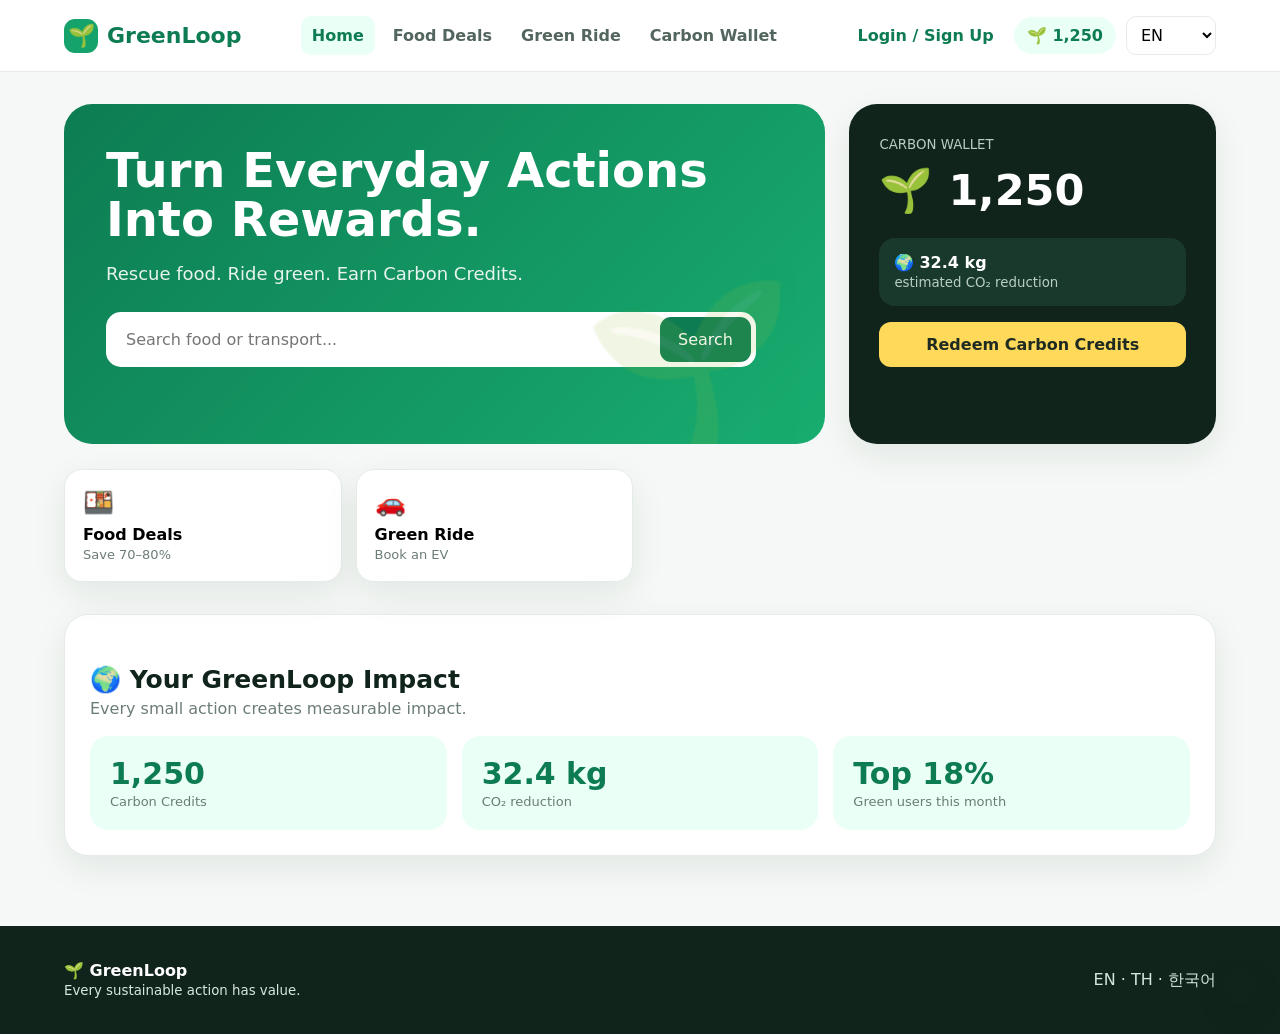
==== commit 991df698: "Merge branch 'origin/main' resolving conflicts Preserve teammate's decision to remove Recycle and Us" ====
--- a/Index.html
+++ b/Index.html
@@ -35,22 +35,10 @@
             Food Deals
         </button>
 
-        <button data-page="recycle"
-                data-i18n="recycle"
-                onclick="showPage('recycle',this)">
-            Recycle
-        </button>
-
         <button data-page="transport"
                 data-i18n="transport"
                 onclick="showPage('transport',this)">
             Green Ride
-        </button>
-
-        <button data-page="used"
-                data-i18n="used"
-                onclick="showPage('used',this)">
-            Used Items
         </button>
 
         <button data-page="wallet"
@@ -110,15 +98,15 @@
         </h1>
 
         <p data-i18n="home_hero_desc">
-            Rescue food. Recycle. Ride green.
-            Reuse. Earn Carbon Credits.
+            Rescue food. Ride green.
+            Earn Carbon Credits.
         </p>
 
         <div class="search">
 
             <input id="searchInput"
                    data-i18n-placeholder="home_search_placeholder"
-                   placeholder="Search food, recycling stations, transport, or used items...">
+                   placeholder="Search food or transport...">
 
             <button onclick="search()" data-i18n="home_search_button">
                 Search
@@ -172,27 +160,11 @@
         </small>
     </button>
 
-    <button onclick="showPage('recycle')">
-        <span>♻️</span>
-        <b data-i18n="recycle">Recycle</b>
-        <small class="muted" data-i18n="home_quick_recycle_sub">
-            Earn credits
-        </small>
-    </button>
-
     <button onclick="showPage('transport')">
         <span>🚗</span>
         <b data-i18n="transport">Green Ride</b>
         <small class="muted" data-i18n="home_quick_transport_sub">
             Book an EV
-        </small>
-    </button>
-
-    <button onclick="showPage('used')">
-        <span>📦</span>
-        <b data-i18n="used">Used Items</b>
-        <small class="muted" data-i18n="home_quick_used_sub">
-            Reuse locally
         </small>
     </button>
 
@@ -835,207 +807,6 @@
 
 
 <!-- =========================================================
-     RECYCLE
-========================================================= -->
-
-<section id="page-recycle" class="page">
-
-<div class="container">
-
-<div class="pageHeader">
-
-    <h1 data-i18n="recycle_page_title">
-        ♻️ Recycling Stations
-    </h1>
-
-    <p data-i18n="recycle_page_desc">
-        Recycle verified materials and earn Carbon Credits.
-    </p>
-
-</div>
-
-
-<div class="recycleBanner">
-
-    <div class="recycleInfo">
-
-        <strong>
-            +20
-        </strong>
-
-        <span data-i18n="recycle_avg_credits">
-            Average credits per recycling action
-        </span>
-
-    </div>
-
-    <div class="earnBadge">
-
-        <h3 data-i18n="recycle_challenge_title">
-            🌱 Green Challenge
-        </h3>
-
-        <p data-i18n="recycle_challenge_desc">
-            Recycle 3 times this week
-            and earn an extra 100 credits.
-        </p>
-
-        <button class="primary"
-                onclick="earn(100,'Weekly recycling challenge')"
-                data-i18n="recycle_challenge_button">
-            Complete Challenge +100
-        </button>
-
-    </div>
-
-</div>
-
-
-<div class="grid">
-
-    <article class="card">
-
-        <div class="pic">
-            ♻️
-        </div>
-
-        <div class="cardbody">
-
-            <h3 data-i18n="recycle_s1_name">
-                Green Hub Nimman
-            </h3>
-
-            <div class="muted" data-i18n="recycle_s1_meta">
-                0.9 km · Open until 20:00
-            </div>
-
-            <div class="row">
-
-                <b data-i18n="recycle_s1_tags">
-                    Plastic · Glass · Paper
-                </b>
-
-                <button class="secondary"
-                        onclick="earn(20,'Recycling at Green Hub')">
-                    +20
-                </button>
-
-            </div>
-
-        </div>
-
-    </article>
-
-
-    <article class="card">
-
-        <div class="pic">
-            🔋
-        </div>
-
-        <div class="cardbody">
-
-            <h3 data-i18n="recycle_s2_name">
-                Eco Drop Station
-            </h3>
-
-            <div class="muted" data-i18n="recycle_s2_meta">
-                1.7 km · Open until 18:00
-            </div>
-
-            <div class="row">
-
-                <b data-i18n="recycle_s2_tags">
-                    Battery · E-waste
-                </b>
-
-                <button class="secondary"
-                        onclick="earn(30,'E-waste recycling')">
-                    +30
-                </button>
-
-            </div>
-
-        </div>
-
-    </article>
-
-
-    <article class="card">
-
-        <div class="pic">
-            🧴
-        </div>
-
-        <div class="cardbody">
-
-            <h3 data-i18n="recycle_s3_name">
-                Zero Waste Point
-            </h3>
-
-            <div class="muted" data-i18n="recycle_s3_meta">
-                2.4 km · Open until 21:00
-            </div>
-
-            <div class="row">
-
-                <b data-i18n="recycle_s3_tags">
-                    Plastic · Metal
-                </b>
-
-                <button class="secondary"
-                        onclick="earn(20,'Recycling at Zero Waste Point')">
-                    +20
-                </button>
-
-            </div>
-
-        </div>
-
-    </article>
-
-
-    <article class="card">
-
-        <div class="pic">
-            🌱
-        </div>
-
-        <div class="cardbody">
-
-            <h3 data-i18n="recycle_s4_name">
-                Community Green Point
-            </h3>
-
-            <div class="muted" data-i18n="recycle_s4_meta">
-                3.1 km · Open until 19:00
-            </div>
-
-            <div class="row">
-
-                <b data-i18n="recycle_s4_tags">
-                    All recyclables
-                </b>
-
-                <button class="secondary"
-                        onclick="earn(25,'Community recycling')">
-                    +25
-                </button>
-
-            </div>
-
-        </div>
-
-    </article>
-
-</div>
-
-</div>
-
-</section>
-
-
-<!-- =========================================================
      GREEN RIDE
 ========================================================= -->
 
@@ -1312,207 +1083,6 @@
     </div>
 
 </div>
-
-</div>
-
-</div>
-
-</section>
-
-
-<!-- =========================================================
-     USED MARKETPLACE
-========================================================= -->
-
-<section id="page-used" class="page">
-
-<div class="container">
-
-<div class="pageHeader">
-
-    <h1 data-i18n="used_page_title">
-        📦 Used Marketplace
-    </h1>
-
-    <p data-i18n="used_page_desc">
-        Give products a second life in your community.
-    </p>
-
-</div>
-
-
-<div class="marketToolbar">
-
-    <input id="marketSearch"
-           data-i18n-placeholder="used_search_placeholder"
-           placeholder="Search used items...">
-
-    <button class="primary"
-            onclick="marketSearch()"
-            data-i18n="home_search_button">
-        Search
-    </button>
-
-</div>
-
-
-<div class="grid">
-
-
-<article class="card">
-
-    <div class="pic">
-        🎧
-    </div>
-
-    <div class="cardbody">
-
-        <h3 data-i18n="used_i1_name">
-            Wireless Headphones
-        </h3>
-
-        <div class="muted" data-i18n="used_i1_meta">
-            Good condition · 0.7 km
-        </div>
-
-        <div class="price">
-            <strong>฿450</strong>
-        </div>
-
-        <div class="row">
-
-            <small class="muted" data-i18n="used_i1_impact">
-                Reuse impact +15
-            </small>
-
-            <button class="primary"
-                    onclick="toast(t('used_contact_toast'))"
-                    data-i18n="used_contact_button">
-                Contact
-            </button>
-
-        </div>
-
-    </div>
-
-</article>
-
-
-<article class="card">
-
-    <div class="pic">
-        🪑
-    </div>
-
-    <div class="cardbody">
-
-        <h3 data-i18n="used_i2_name">
-            Wooden Study Chair
-        </h3>
-
-        <div class="muted" data-i18n="used_i2_meta">
-            Like new · 1.4 km
-        </div>
-
-        <div class="price">
-            <strong>฿600</strong>
-        </div>
-
-        <div class="row">
-
-            <small class="muted" data-i18n="used_i2_impact">
-                Reuse impact +20
-            </small>
-
-            <button class="primary"
-                    onclick="toast(t('used_contact_toast'))"
-                    data-i18n="used_contact_button">
-                Contact
-            </button>
-
-        </div>
-
-    </div>
-
-</article>
-
-
-<article class="card">
-
-    <div class="pic">
-        📚
-    </div>
-
-    <div class="cardbody">
-
-        <h3 data-i18n="used_i3_name">
-            University Textbook Set
-        </h3>
-
-        <div class="muted" data-i18n="used_i3_meta">
-            Used · 1.9 km
-        </div>
-
-        <div class="price">
-            <strong>฿250</strong>
-        </div>
-
-        <div class="row">
-
-            <small class="muted" data-i18n="used_i3_impact">
-                Reuse impact +15
-            </small>
-
-            <button class="primary"
-                    onclick="toast(t('used_contact_toast'))"
-                    data-i18n="used_contact_button">
-                Contact
-            </button>
-
-        </div>
-
-    </div>
-
-</article>
-
-
-<article class="card">
-
-    <div class="pic">
-        🎒
-    </div>
-
-    <div class="cardbody">
-
-        <h3 data-i18n="used_i4_name">
-            Travel Backpack
-        </h3>
-
-        <div class="muted" data-i18n="used_i4_meta">
-            Excellent · 2.2 km
-        </div>
-
-        <div class="price">
-            <strong>฿390</strong>
-        </div>
-
-        <div class="row">
-
-            <small class="muted" data-i18n="used_i4_impact">
-                Reuse impact +15
-            </small>
-
-            <button class="primary"
-                    onclick="toast(t('used_contact_toast'))"
-                    data-i18n="used_contact_button">
-                Contact
-            </button>
-
-        </div>
-
-    </div>
-
-</article>
 
 </div>
 
@@ -1673,11 +1243,6 @@
     </h3>
 
     <div id="activityList">
-
-        <div class="activityItem">
-            <span data-i18n="wallet_activity_recycling">♻️ Recycling plastic</span>
-            <span class="plus">+20</span>
-        </div>
 
         <div class="activityItem">
             <span data-i18n="wallet_activity_transport">🚗 Green transportation</span>
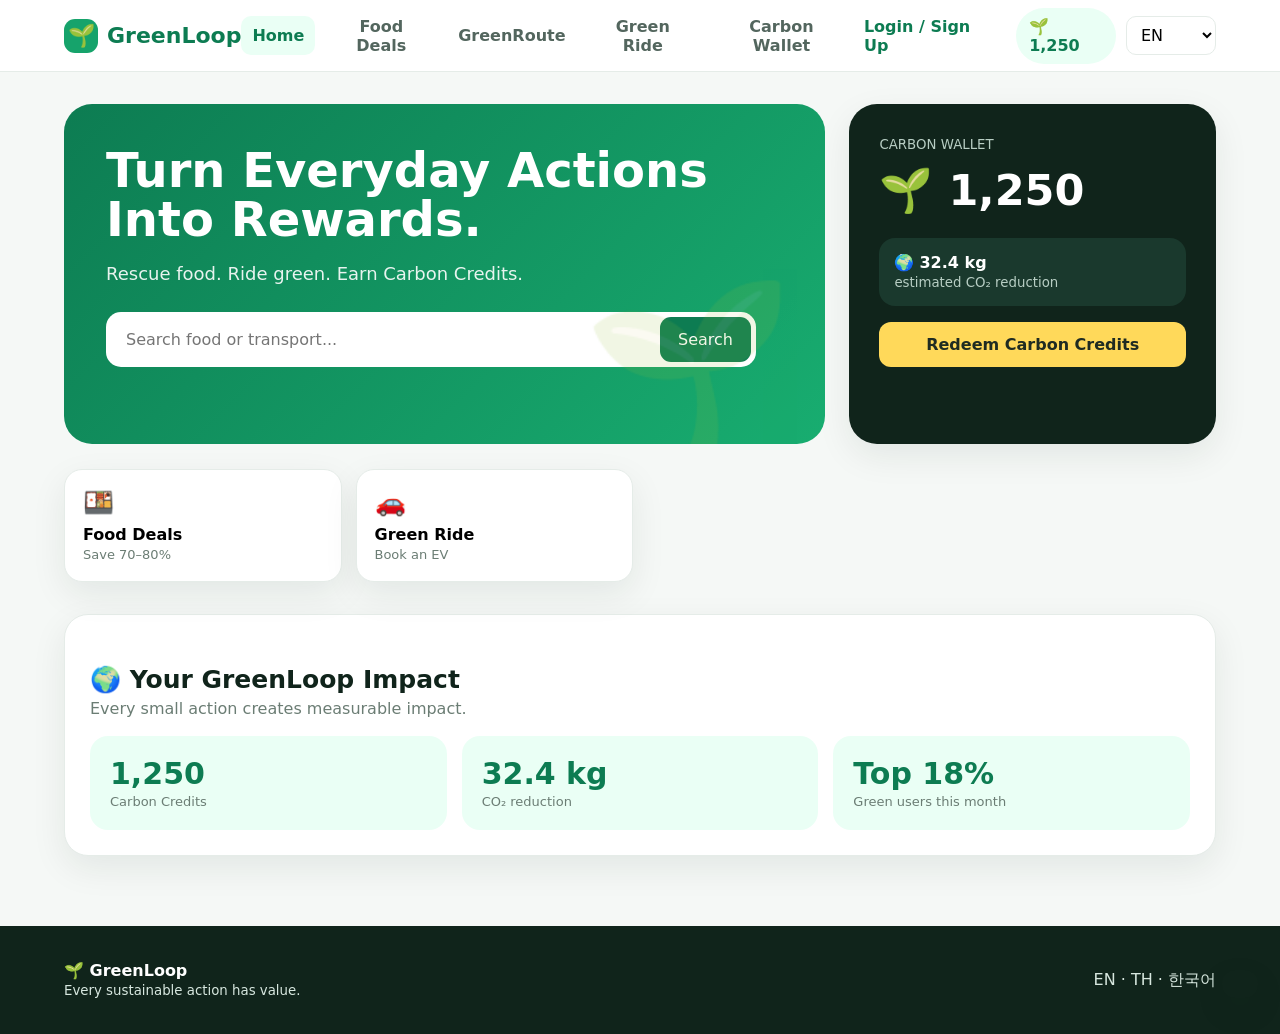
==== commit 260b16a3: "Add route-based food rescue and mileage checkout" ====
--- a/Index.html
+++ b/Index.html
@@ -35,6 +35,11 @@
             Food Deals
         </button>
 
+        <button data-page="route"
+                onclick="window.location.href='route.html'">
+            GreenRoute
+        </button>
+
         <button data-page="transport"
                 data-i18n="transport"
                 onclick="showPage('transport',this)">
@@ -259,31 +264,45 @@
 </div>
 
 
-<div class="foodBanner"
-     onclick="window.location.href='route.html'"
-     style="cursor:pointer;">
-
-    <div>
-
-        <span data-i18n="food_banner_tag">
-            🔥 TODAY'S GREEN DEAL
-        </span>
-
-        <h2 data-i18n="food_banner_title">
-            Up to 80% OFF
-        </h2>
-
+<a class="foodBanner foodRouteBanner" href="route.html">
+    <div class="foodRouteCopy">
+        <span data-i18n="food_banner_tag">GREENROUTE · SMART FOOD RESCUE</span>
+        <h2 data-i18n="food_banner_title">Rescue food already on your way</h2>
         <p data-i18n="food_banner_desc">
-            Save money and help prevent food waste.
+            Enter your trip and discover last-minute partner deals along your route.
         </p>
-
-    </div>
-
-    <div class="foodBannerIcon">
-        🍱
-    </div>
-
-</div>
+        <div class="foodRouteProof">
+            <span>✓</span>
+            <b data-i18n="food_route_proof">Live routes · Real partner deals</b>
+        </div>
+    </div>
+
+    <div class="foodRouteVisual" aria-hidden="true">
+        <svg viewBox="0 0 420 115" preserveAspectRatio="none">
+            <path class="routePathShadow" d="M35 77 C115 16 198 104 286 48 C331 19 360 37 390 30" />
+            <path class="routePathDash" d="M35 77 C115 16 198 104 286 48 C331 19 360 37 390 30" />
+        </svg>
+        <div class="routeVisualNode routeVisualStart">
+            <i>●</i>
+            <span data-i18n="food_route_start">Your route</span>
+        </div>
+        <div class="routeVisualNode routeVisualStore">
+            <i>🍱</i>
+            <span data-i18n="food_route_store">Partner food deal</span>
+            <small data-i18n="food_route_store_sub">Before it goes to waste</small>
+        </div>
+        <div class="routeVisualNode routeVisualEnd">
+            <i>◆</i>
+            <span data-i18n="food_route_end">Destination</span>
+        </div>
+    </div>
+
+    <div class="foodRouteAction">
+        <span class="foodRouteDiscount" data-i18n="food_route_discount">Save up to 80%</span>
+        <strong data-i18n="food_route_cta">Find food on my route</strong>
+        <i>→</i>
+    </div>
+</a>
 
 
 <div class="sectionHead" id="restaurantSectionHead">
@@ -831,6 +850,8 @@
 
 <div class="rideMap" id="rideMap">
 
+    <div id="googleRideMap" class="googleRideMap"></div>
+
     <div class="mapRoad r1"></div>
     <div class="mapRoad r2"></div>
 
@@ -898,10 +919,19 @@
         <span>🟢</span>
 
         <input id="pickup"
-               value="Your current location"
+               value="Chiang Mai University"
                data-i18n-placeholder="transport_pickup_placeholder"
                placeholder="Pickup location">
 
+        <button type="button" class="useMyLocationButton"
+                onclick="useCurrentLocation()"
+                title="Use my current location"
+                aria-label="Use my current location">◎</button>
+
+    </div>
+
+    <div id="pickupResolvedAddress" class="pickupResolvedAddress">
+        Chiang Mai University
     </div>
 
 
@@ -913,10 +943,17 @@
         <span>🔴</span>
 
         <input id="destination"
-               value="Chiang Mai University"
+               value="Wintree City Resort Chiang Mai"
                data-i18n-placeholder="transport_destination_placeholder"
                placeholder="Enter destination">
 
+    </div>
+
+    <button type="button" class="previewRideRoute" id="previewRideRouteButton"
+            onclick="calculateGreenRideRoute()">🗺️ Preview route & fare</button>
+
+    <div id="rideRouteStatus" class="rideRouteStatus" role="status" aria-live="polite">
+        Search both locations, then preview the route.
     </div>
 
 
@@ -946,7 +983,7 @@
 
             </span>
 
-            <strong>
+            <strong id="evCarFare">
                 ฿79
             </strong>
 
@@ -972,7 +1009,7 @@
 
             </span>
 
-            <strong>
+            <strong id="evTaxiFare">
                 ฿59
             </strong>
 
@@ -998,7 +1035,7 @@
 
             </span>
 
-            <strong>
+            <strong id="evBikeFare">
                 ฿39
             </strong>
 
@@ -1027,12 +1064,16 @@
                 CO₂ saved
             </small>
 
-            <strong>
-                ~1.8 kg
+            <strong id="rideCarbonSaved">
+                -- kg
             </strong>
 
         </div>
 
+    </div>
+
+    <div class="rideCalculation" id="rideCalculation">
+        Fare and carbon savings will be calculated from the Google route.
     </div>
 
 
@@ -1561,6 +1602,18 @@
 </div>
 
 
+<div id="pickupTimeArea"
+     class="scheduleArea">
+
+    <label data-i18n="pickup_time_label">
+        🏪 Pickup time (must be within the restaurant's opening hours)
+    </label>
+
+    <input type="time" id="pickupTimeInput">
+
+</div>
+
+
 <h3 data-i18n="cart_address_title">
     📍 Delivery address
 </h3>
@@ -1665,47 +1718,30 @@
 </div>
 
 
-<h3 data-i18n="cart_promo_title">
-    🏷️ Promo
+<h3 data-i18n="cart_mileage_title">
+    🌱 Use mileage
 </h3>
 
 
-<div class="promoBox">
-
-    <input id="promoInput"
-           data-i18n-placeholder="cart_promo_placeholder"
-           placeholder="Enter promo code">
-
-    <button onclick="applyPromo()" data-i18n="cart_promo_apply">
-        Apply
+<div class="mileageUseBox">
+    <div class="mileageBalanceLine">
+        <span data-i18n="cart_mileage_available">Available mileage</span>
+        <strong><span id="checkoutMileageBalance">0</span> M</strong>
+    </div>
+
+    <div class="mileageInputRow">
+
+    <input id="mileageInput" type="number" min="0" step="1"
+           data-i18n-placeholder="cart_mileage_placeholder"
+           placeholder="Mileage to use">
+
+    <button onclick="applyMileage()" data-i18n="cart_mileage_apply">
+        Use
     </button>
 
-</div>
-
-
-<div id="promoMessage"
-     class="promoMessage">
-</div>
-
-
-<div class="groupOrderBox">
-
-    <div>
-
-        <b data-i18n="cart_group_order_title">
-            👥 Group Order
-        </b>
-
-        <p data-i18n="cart_group_order_desc">
-            Invite friends to add their own food.
-        </p>
-
-    </div>
-
-    <button onclick="startGroupOrder()" data-i18n="cart_group_order_start">
-        Start
-    </button>
-
+    </div>
+    <div id="mileageMessage" class="mileageMessage"
+         data-i18n="cart_mileage_rate">1 mileage = ฿1 discount</div>
 </div>
 
 
@@ -1738,7 +1774,7 @@
     </div>
 
     <div>
-        <span data-i18n="cart_summary_discount">Discount</span>
+        <span data-i18n="cart_summary_mileage">Mileage discount</span>
         <strong class="discountText"
                 id="checkoutDiscount">
             -฿0
@@ -1763,6 +1799,45 @@
         ฿0
     </span>
 
+</button>
+
+</div>
+
+</div>
+
+
+<!-- =========================================================
+     PURCHASE THANK YOU MODAL (REAL FOOD PURCHASES — NO DELIVERY)
+========================================================= -->
+
+<div class="foodModal"
+     id="purchaseThanksModal">
+
+<div class="foodModalBox checkoutBox" style="max-width:420px; text-align:center;">
+
+<button class="closeFoodModal"
+        onclick="closePurchaseThanks()">
+    ×
+</button>
+
+<div class="orderSuccess">
+
+    <div>✓</div>
+
+    <h2 data-i18n="purchase_thanks_title">
+        Thank you for your purchase!
+    </h2>
+
+    <p id="purchaseThanksItems"></p>
+
+    <p id="purchaseThanksPickup" style="color:var(--muted); font-size:13px; margin-top:-8px;"></p>
+
+    <p id="purchaseThanksMileage" style="color:var(--green2); font-weight:850; margin-top:10px;"></p>
+
+</div>
+
+<button class="checkoutButton" data-i18n="purchase_thanks_done" onclick="closePurchaseThanks()">
+    Done
 </button>
 
 </div>
--- a/style.css
+++ b/style.css
@@ -520,47 +520,183 @@
 }
 
 .foodBanner{
-    background:linear-gradient(135deg,#0d7c52,#18ad70);
-    color:#fff;
+    background:
+        radial-gradient(circle at 82% 8%,rgba(255,255,255,.7),transparent 24%),
+        linear-gradient(125deg,#fff3d8 0%,#ffd79b 53%,#f6a978 100%);
+    color:#3f2b22;
     border-radius:23px;
-    padding:25px 30px;
-    display:flex;
-    justify-content:space-between;
+    padding:26px 28px;
+    display:grid;
+    grid-template-columns:minmax(260px,1.05fr) minmax(330px,1.25fr) auto;
+    gap:28px;
     align-items:center;
     margin-bottom:30px;
     overflow:hidden;
-}
-
-.foodBanner span{
-    background:rgba(255,255,255,.15);
+    text-decoration:none;
+    position:relative;
+    border:1px solid rgba(198,105,45,.18);
+    box-shadow:0 16px 36px rgba(156,86,40,.16);
+    transition:transform .2s ease,box-shadow .2s ease;
+}
+
+.foodBanner:hover{
+    transform:translateY(-3px);
+    box-shadow:0 22px 44px rgba(156,86,40,.22);
+}
+
+.foodBanner:focus-visible{
+    outline:3px solid #ef8c51;
+    outline-offset:3px;
+}
+
+.foodRouteCopy>span{
+    background:#3f2b22;
+    color:#fff7e9;
     padding:6px 9px;
     border-radius:999px;
     font-size:11px;
     font-weight:900;
+    letter-spacing:.04em;
 }
 
 .foodBanner h2{
-    font-size:38px;
-    margin:12px 0 4px;
+    max-width:390px;
+    font-size:30px;
+    line-height:1.08;
+    margin:14px 0 9px;
 }
 
 .foodBanner p{
     margin:0;
-    opacity:.9;
-}
-
-.foodBannerIcon{
-    font-size:105px;
-    opacity:.3;
-}
+    color:#735345;
+    font-size:13px;
+    line-height:1.55;
+}
+
+.foodRouteProof{
+    display:flex;
+    align-items:center;
+    gap:7px;
+    margin-top:14px;
+    font-size:11px;
+    color:#754d37;
+}
+
+.foodRouteProof span{
+    width:18px;
+    height:18px;
+    display:grid;
+    place-items:center;
+    border-radius:50%;
+    background:#e96f45;
+    color:#fff;
+    font-weight:900;
+}
+
+.foodRouteVisual{
+    height:132px;
+    position:relative;
+    border:1px solid rgba(113,70,42,.14);
+    border-radius:18px;
+    background:rgba(255,250,238,.58);
+}
+
+.foodRouteVisual svg{
+    position:absolute;
+    inset:12px 10px 5px;
+    width:calc(100% - 20px);
+    height:calc(100% - 17px);
+    overflow:visible;
+}
+
+.foodRouteVisual path{fill:none;stroke-linecap:round}
+.routePathShadow{stroke:rgba(120,74,43,.15);stroke-width:9}
+.routePathDash{stroke:#d95f3b;stroke-width:3;stroke-dasharray:7 8}
+
+.routeVisualNode{
+    position:absolute;
+    display:flex;
+    flex-direction:column;
+    align-items:center;
+    color:#4d3428;
+    font-size:10px;
+    font-weight:800;
+    white-space:nowrap;
+}
+
+.routeVisualNode i{
+    width:28px;
+    height:28px;
+    display:grid;
+    place-items:center;
+    margin-bottom:5px;
+    border:3px solid #fff8ea;
+    border-radius:50%;
+    background:#d95f3b;
+    box-shadow:0 5px 12px rgba(0,0,0,.18);
+    font-style:normal;
+}
+
+.routeVisualStart{left:4%;bottom:13px}
+.routeVisualEnd{right:2%;top:9px}
+
+.routeVisualStore{
+    left:47%;
+    top:36px;
+    transform:translateX(-50%);
+    padding:8px 11px;
+    border-radius:12px;
+    background:#fffaf0;
+    color:#4d3428;
+    box-shadow:0 8px 20px rgba(0,0,0,.16);
+}
+
+.routeVisualStore i{
+    width:34px;
+    height:34px;
+    margin-top:-25px;
+    background:#fffaf0;
+    border-color:#f4a261;
+    font-size:17px;
+}
+
+.routeVisualStore small{margin-top:2px;color:#6b7d74;font-size:8px}
+
+.foodRouteAction{
+    min-width:170px;
+    display:grid;
+    grid-template-columns:1fr auto;
+    gap:4px 10px;
+    align-items:center;
+    padding:15px 16px;
+    border-radius:15px;
+    background:#3f2b22;
+    color:#fff8ea;
+    box-shadow:0 8px 22px rgba(0,0,0,.12);
+}
+
+.foodRouteDiscount{
+    grid-column:1/-1;
+    color:#ffc276;
+    font-size:10px;
+    font-weight:900;
+    text-transform:uppercase;
+}
+
+.foodRouteAction strong{font-size:13px;white-space:nowrap}
+.foodRouteAction i{font-size:20px;font-style:normal;transition:transform .2s}
+.foodBanner:hover .foodRouteAction i{transform:translateX(4px)}
 
 .restaurantGrid{
     display:grid;
-    grid-template-columns:repeat(2,1fr);
+    grid-template-columns:repeat(2,minmax(0,1fr));
     gap:18px;
+    width:100%;
 }
 
 .restaurantCard{
+    min-width:0;
+    width:100%;
     background:#fff;
     border:1px solid var(--line);
     border-radius:22px;
@@ -920,6 +1056,15 @@
     display:grid;
     place-items:center;
     font-size:22px;
+    overflow:hidden;
+}
+
+.cartItemEmoji img{
+    width:100%;
+    height:100%;
+    object-fit:cover;
+    font-size:10px;
+    color:var(--muted);
 }
 
 .cartItemInfo{
@@ -1018,11 +1163,13 @@
     margin-bottom:5px;
 }
 
-.scheduleArea select{
+.scheduleArea select,
+.scheduleArea input{
     width:100%;
     border:1px solid var(--line);
     border-radius:10px;
     padding:10px;
+    font-family:inherit;
 }
 
 .addressBox{
@@ -1078,12 +1225,33 @@
     margin-top:3px;
 }
 
-.promoBox{
+.mileageUseBox{
+    padding:14px;
+    background:#f5f8f6;
+    border:1px solid var(--line);
+    border-radius:14px;
+}
+
+.mileageBalanceLine{
+    display:flex;
+    justify-content:space-between;
+    align-items:center;
+    margin-bottom:10px;
+    color:var(--muted);
+    font-size:13px;
+}
+
+.mileageBalanceLine strong{
+    color:var(--green2);
+    font-size:15px;
+}
+
+.mileageInputRow{
     display:flex;
     gap:8px;
 }
 
-.promoBox input{
+.mileageInputRow input{
     flex:1;
     border:1px solid var(--line);
     border-radius:11px;
@@ -1091,7 +1259,7 @@
     outline:none;
 }
 
-.promoBox button{
+.mileageInputRow button{
     background:var(--green2);
     color:#fff;
     border-radius:11px;
@@ -1099,34 +1267,10 @@
     font-weight:850;
 }
 
-.promoMessage{
+.mileageMessage{
     color:var(--green2);
     font-size:12px;
     margin-top:7px;
-}
-
-.groupOrderBox{
-    margin-top:18px;
-    padding:15px;
-    background:#f5f8f6;
-    border-radius:15px;
-    display:flex;
-    justify-content:space-between;
-    align-items:center;
-}
-
-.groupOrderBox p{
-    margin:4px 0 0;
-    color:var(--muted);
-    font-size:12px;
-}
-
-.groupOrderBox button{
-    background:var(--green);
-    color:#fff;
-    padding:9px 13px;
-    border-radius:9px;
-    font-weight:800;
 }
 
 .orderNote{
@@ -1425,6 +1569,15 @@
         #dcefe4;
 }
 
+.googleRideMap{position:absolute;inset:0;z-index:1}
+.rideMap.googleReady::before,
+.rideMap.googleReady .mapRoad,
+.rideMap.googleReady .userLocation,
+.rideMap.googleReady .mapDestination{display:none}
+.rideMap.googleReady .mapETA,
+.rideMap.googleReady .mapControls{z-index:2}
+.rideMap.googleReady .evMarker{display:none}
+
 .rideMap::before{
     content:"";
     position:absolute;
@@ -1618,6 +1771,16 @@
     background:transparent;
 }
 
+.locationInput gmp-place-autocomplete{width:100%;border:0;background:transparent}
+.useMyLocationButton{flex:0 0 auto;width:34px;height:34px;border-radius:9px;background:var(--mint);color:var(--green2);font-size:20px;font-weight:900}
+.useMyLocationButton:hover{background:#dcefe4}
+.useMyLocationButton:disabled{opacity:.55;cursor:wait}
+.pickupResolvedAddress{margin:5px 4px 0 44px;color:var(--green2);font-size:10px;line-height:1.4}
+.previewRideRoute{width:100%;margin-top:12px;padding:11px 14px;border:1px solid var(--green);border-radius:11px;background:#fff;color:var(--green2);font-weight:850}
+.rideRouteStatus{min-height:18px;margin-top:7px;color:var(--muted);font-size:11px;line-height:1.45}
+.rideRouteStatus.error{color:#b33}
+.rideCalculation{margin-top:9px;padding:9px 11px;border:1px solid var(--line);border-radius:10px;color:var(--muted);font-size:10px;line-height:1.5}
+
 .locationLine{
     height:20px;
     width:2px;
@@ -1942,8 +2105,17 @@
         gap:15px;
     }
 
-    .foodBannerIcon{
-        display:none;
+    .foodBanner{
+        grid-template-columns:1fr;
+        gap:18px;
+    }
+
+    .foodRouteVisual{
+        min-width:0;
+    }
+
+    .foodRouteAction{
+        width:100%;
     }
 
     .foodBanner h2{
@@ -2033,4 +2205,71 @@
     .cartItem{
         flex-wrap:wrap;
     }
-}+}
+
+.partnerRestaurantImage{
+    height:155px;
+    background:
+        radial-gradient(circle at 75% 22%,rgba(255,255,255,.75),transparent 24%),
+        linear-gradient(135deg,#fff3dc,#ffd9ae);
+    font-size:62px;
+}
+
+.partnerRestaurantImage.hasPhoto{
+    display:block;
+    background:#eee;
+}
+
+.restaurantPhotoLink{
+    position:absolute;
+    inset:0;
+    display:block;
+}
+
+.restaurantPhotoLink img{
+    width:100%;
+    height:100%;
+    display:block;
+    object-fit:cover;
+    transition:transform .25s ease;
+}
+
+.restaurantCard:hover .restaurantPhotoLink img{transform:scale(1.035)}
+
+.restaurantPhotoCredit{
+    position:absolute;
+    right:12px;
+    bottom:10px;
+    z-index:2;
+    max-width:70%;
+    padding:5px 8px;
+    overflow:hidden;
+    border-radius:7px;
+    background:rgba(20,20,20,.72);
+    color:#fff;
+    text-overflow:ellipsis;
+    white-space:nowrap;
+    font-size:9px;
+    text-decoration:none;
+}
+
+.restaurantPhotoCredit:hover{background:rgba(20,20,20,.9)}
+
+.partnerRestaurantImage.hasPhoto::after{
+    content:"";
+    position:absolute;
+    inset:0;
+    pointer-events:none;
+    background:linear-gradient(to bottom,rgba(0,0,0,.12),transparent 45%,rgba(0,0,0,.18));
+}
+
+.partnerRestaurantImage .restaurantDiscount,
+.partnerRestaurantImage .restaurantOpen{z-index:3}
+
+.restaurantLocationText{
+    display:-webkit-box;
+    overflow:hidden;
+    -webkit-box-orient:vertical;
+    -webkit-line-clamp:2;
+    min-height:40px;
+}
